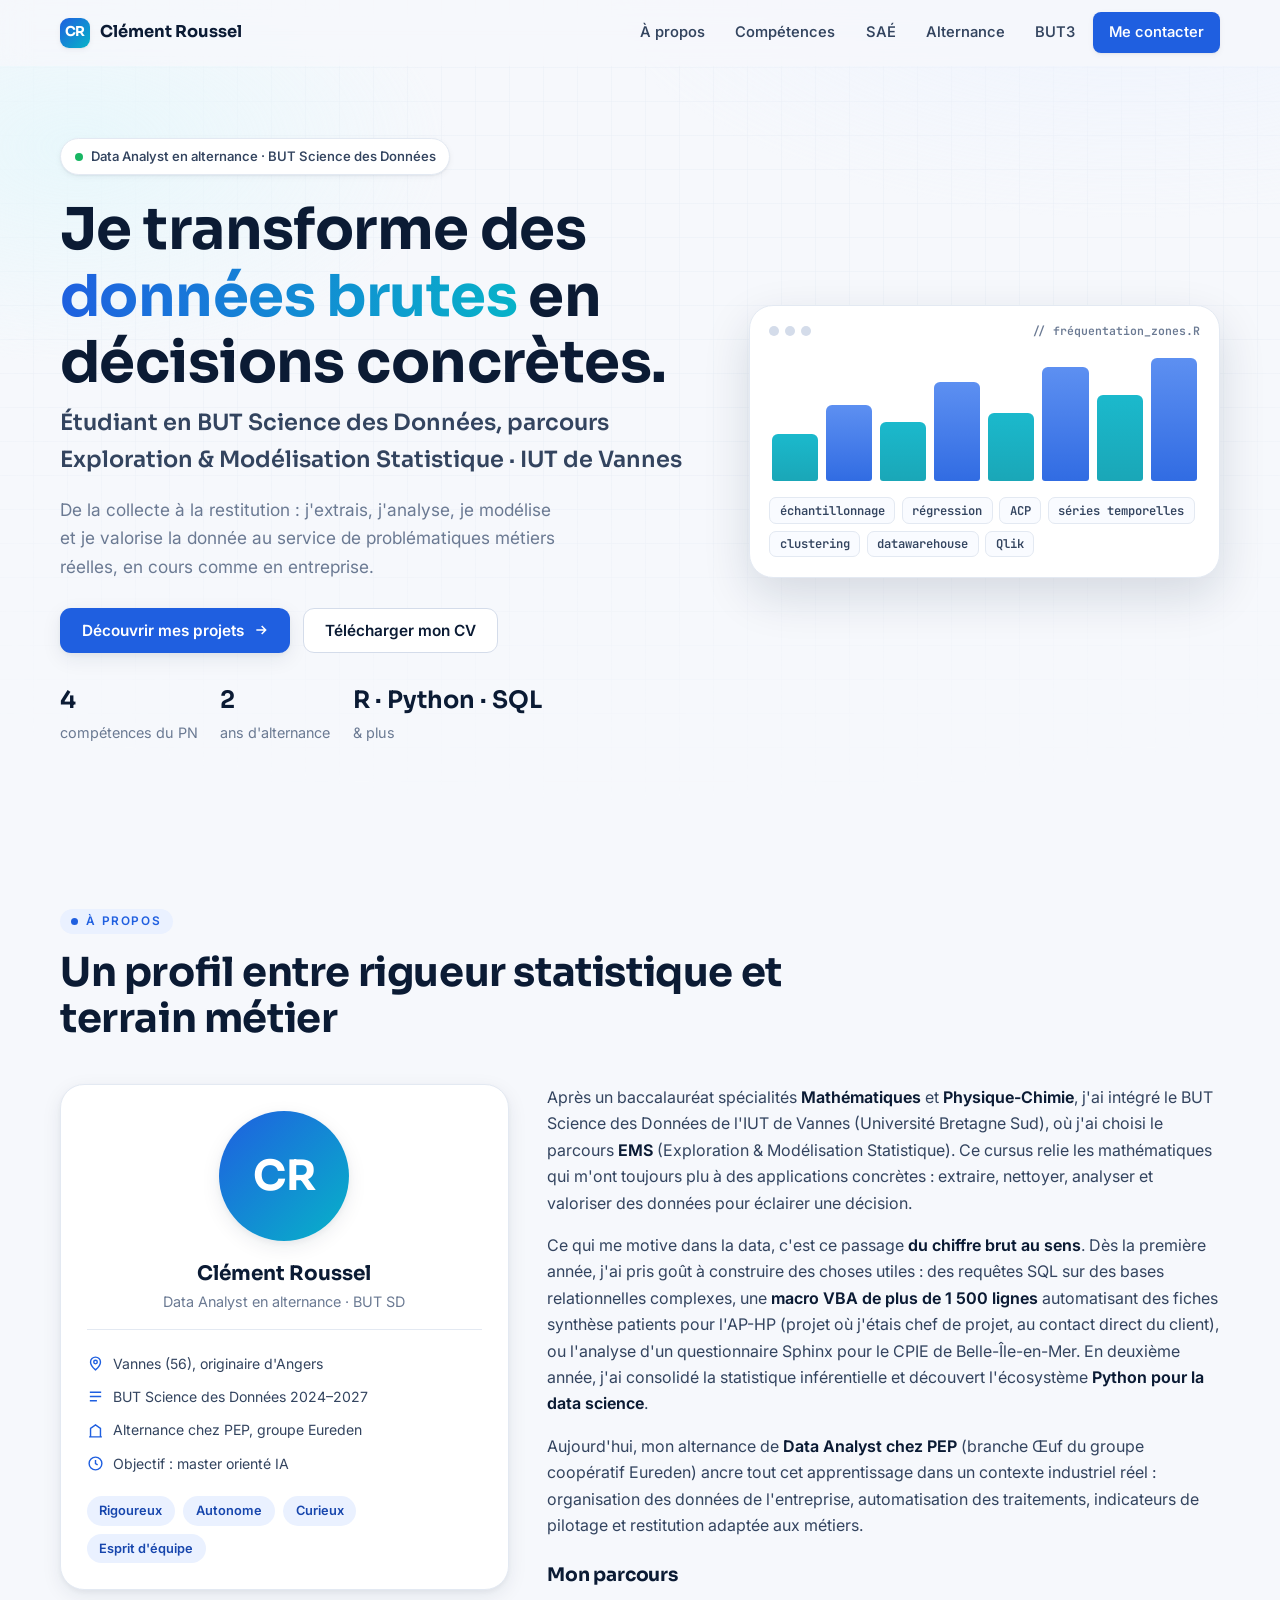
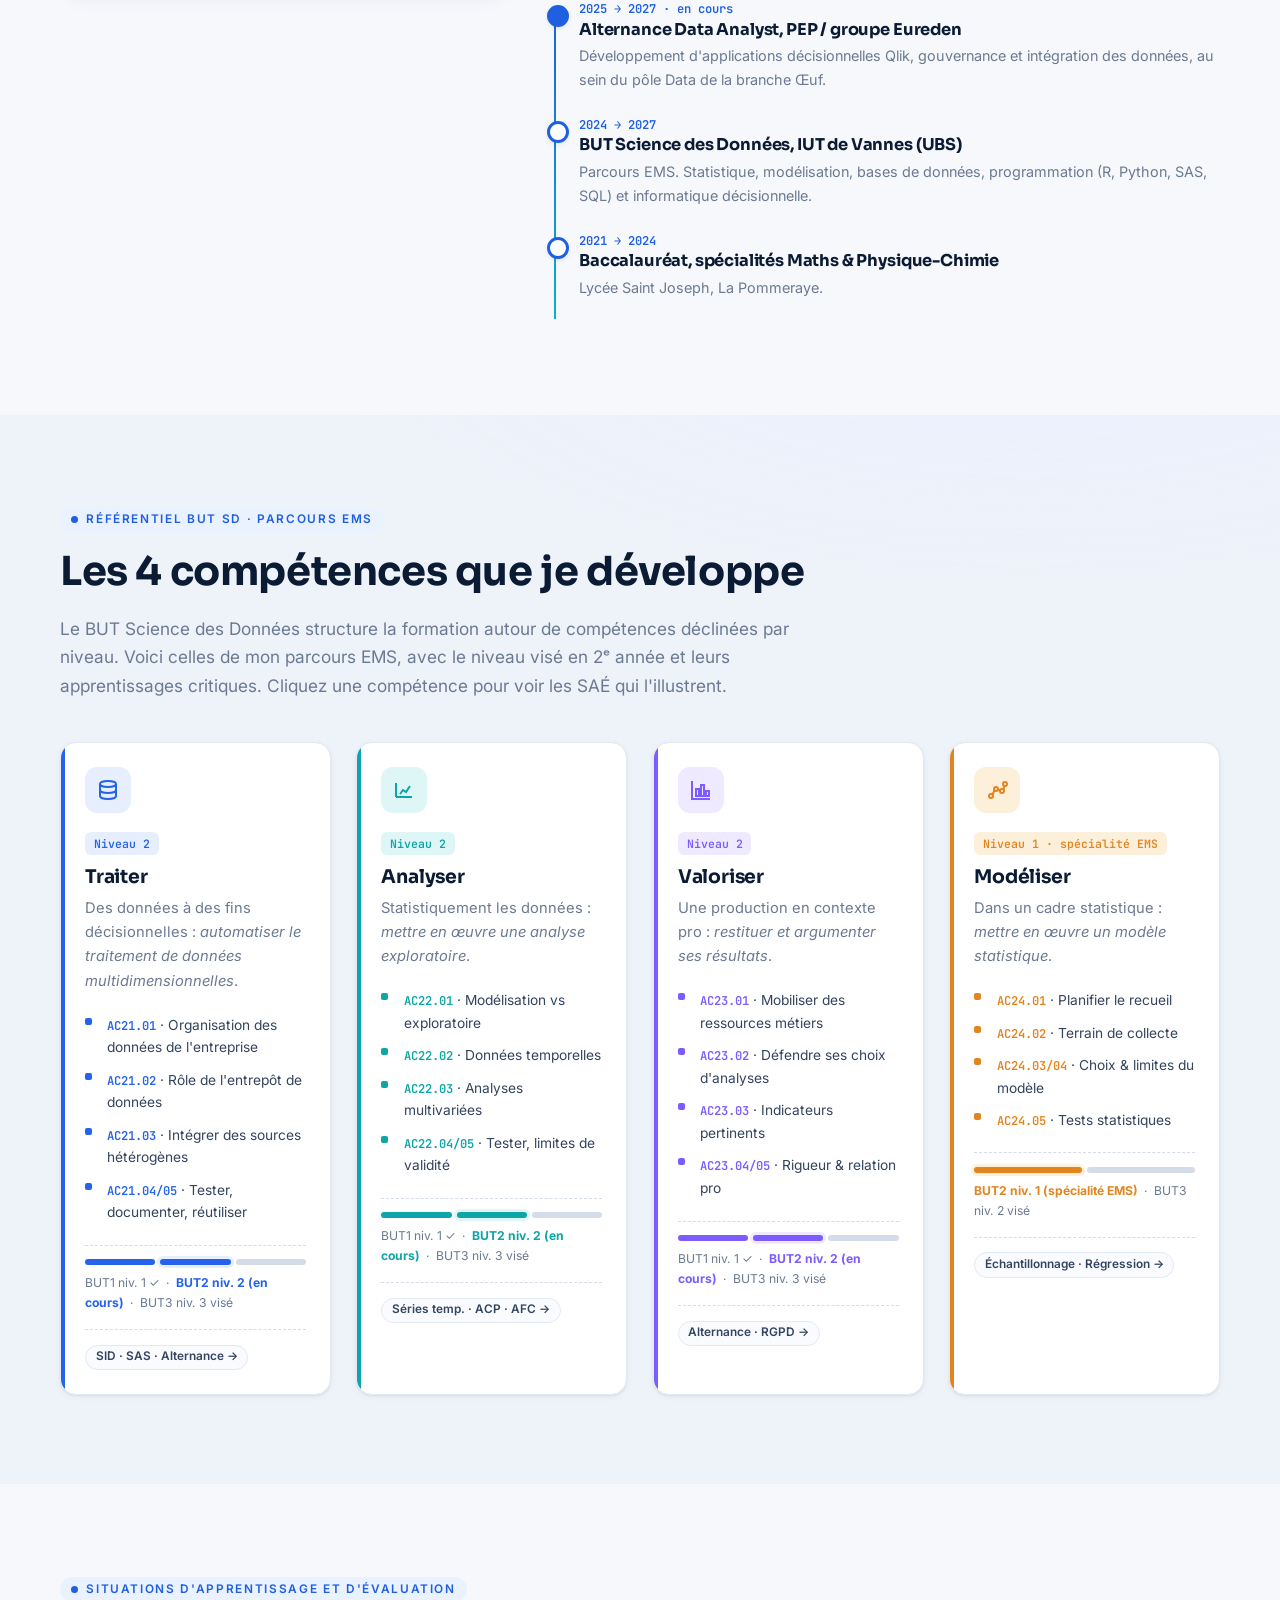
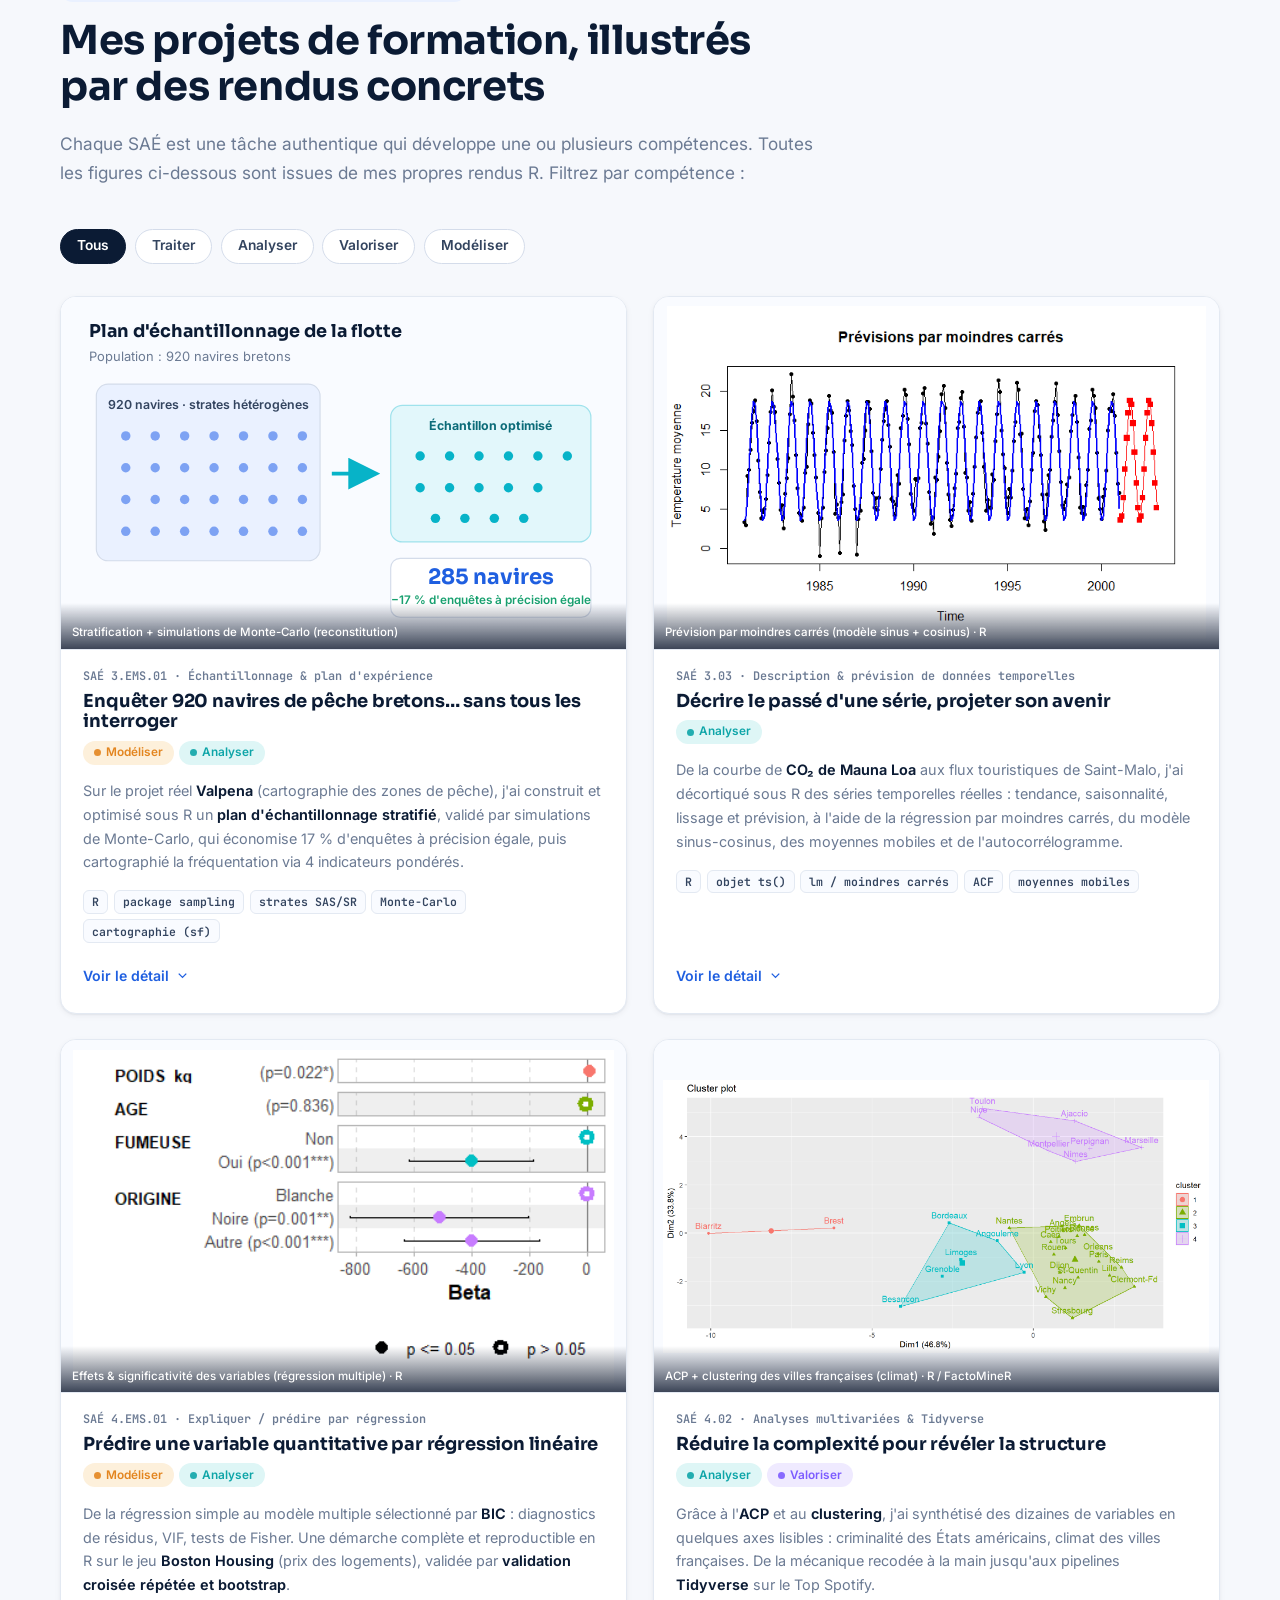
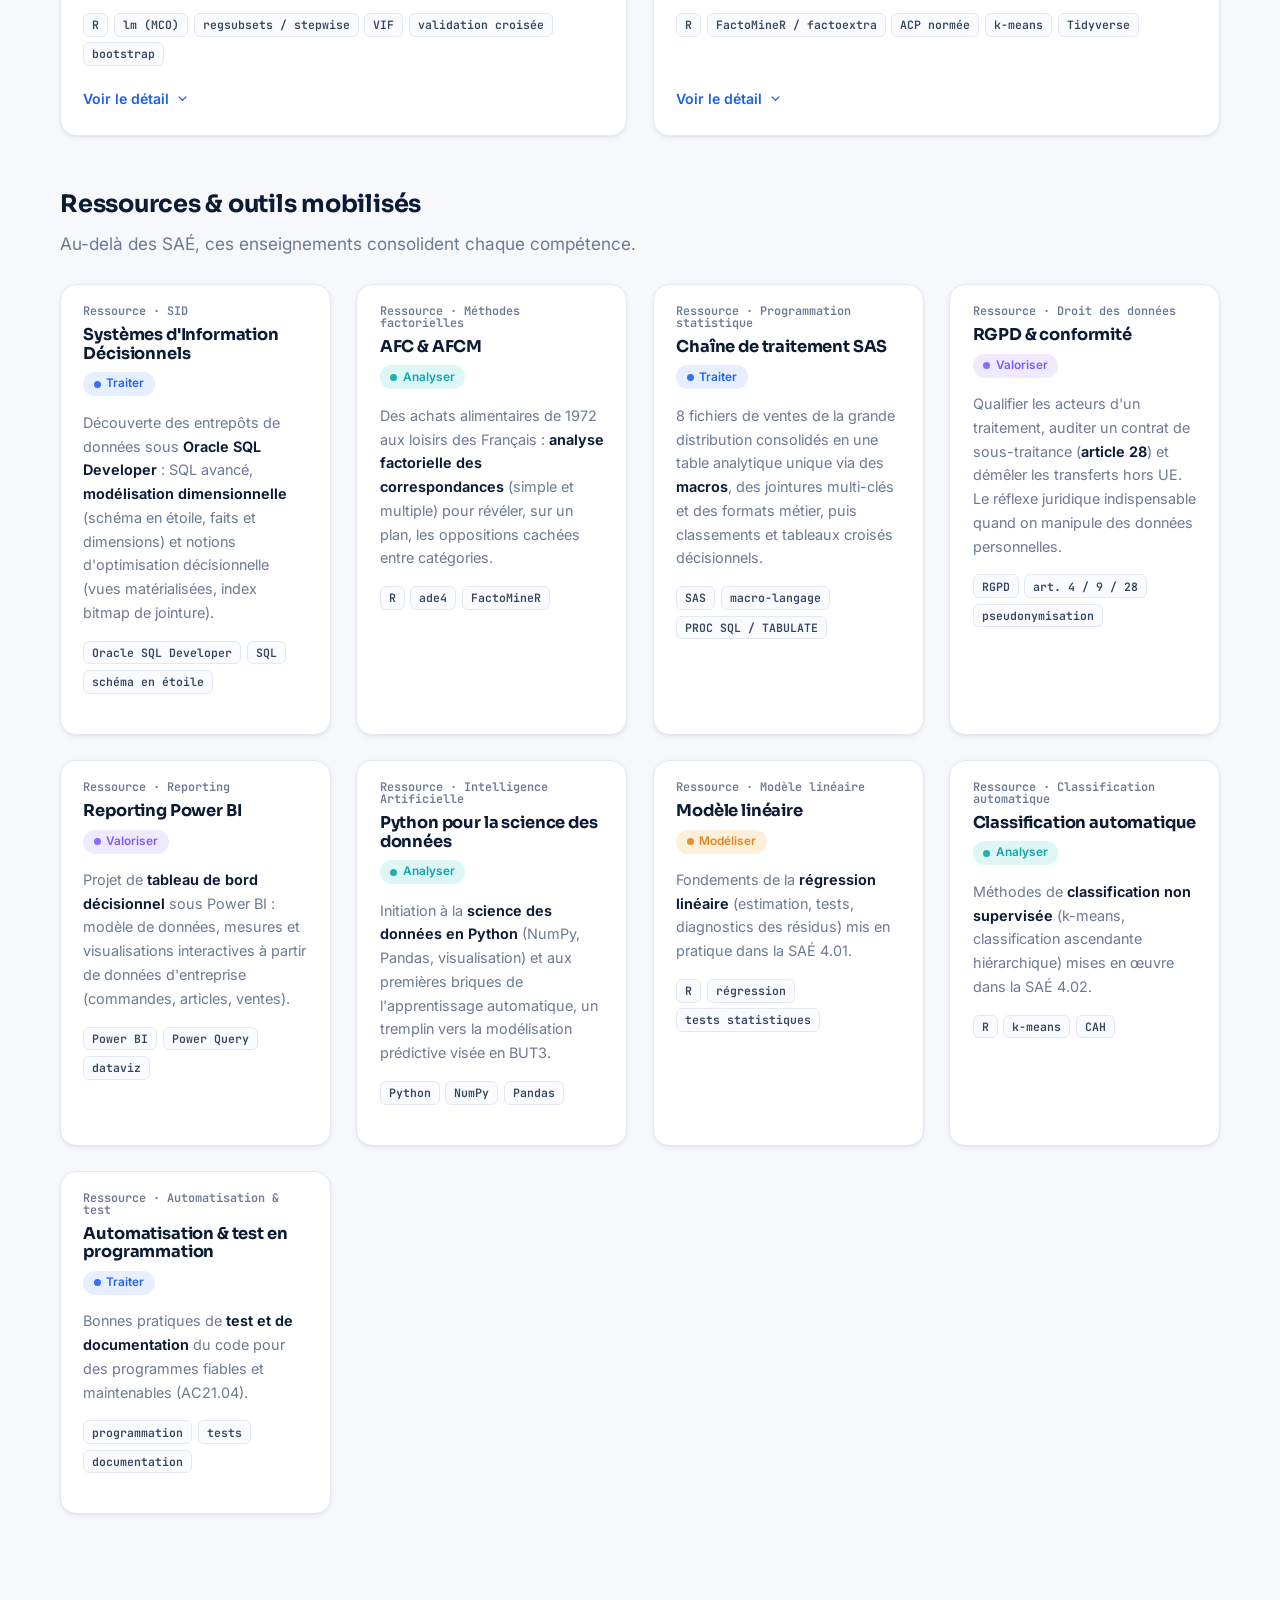
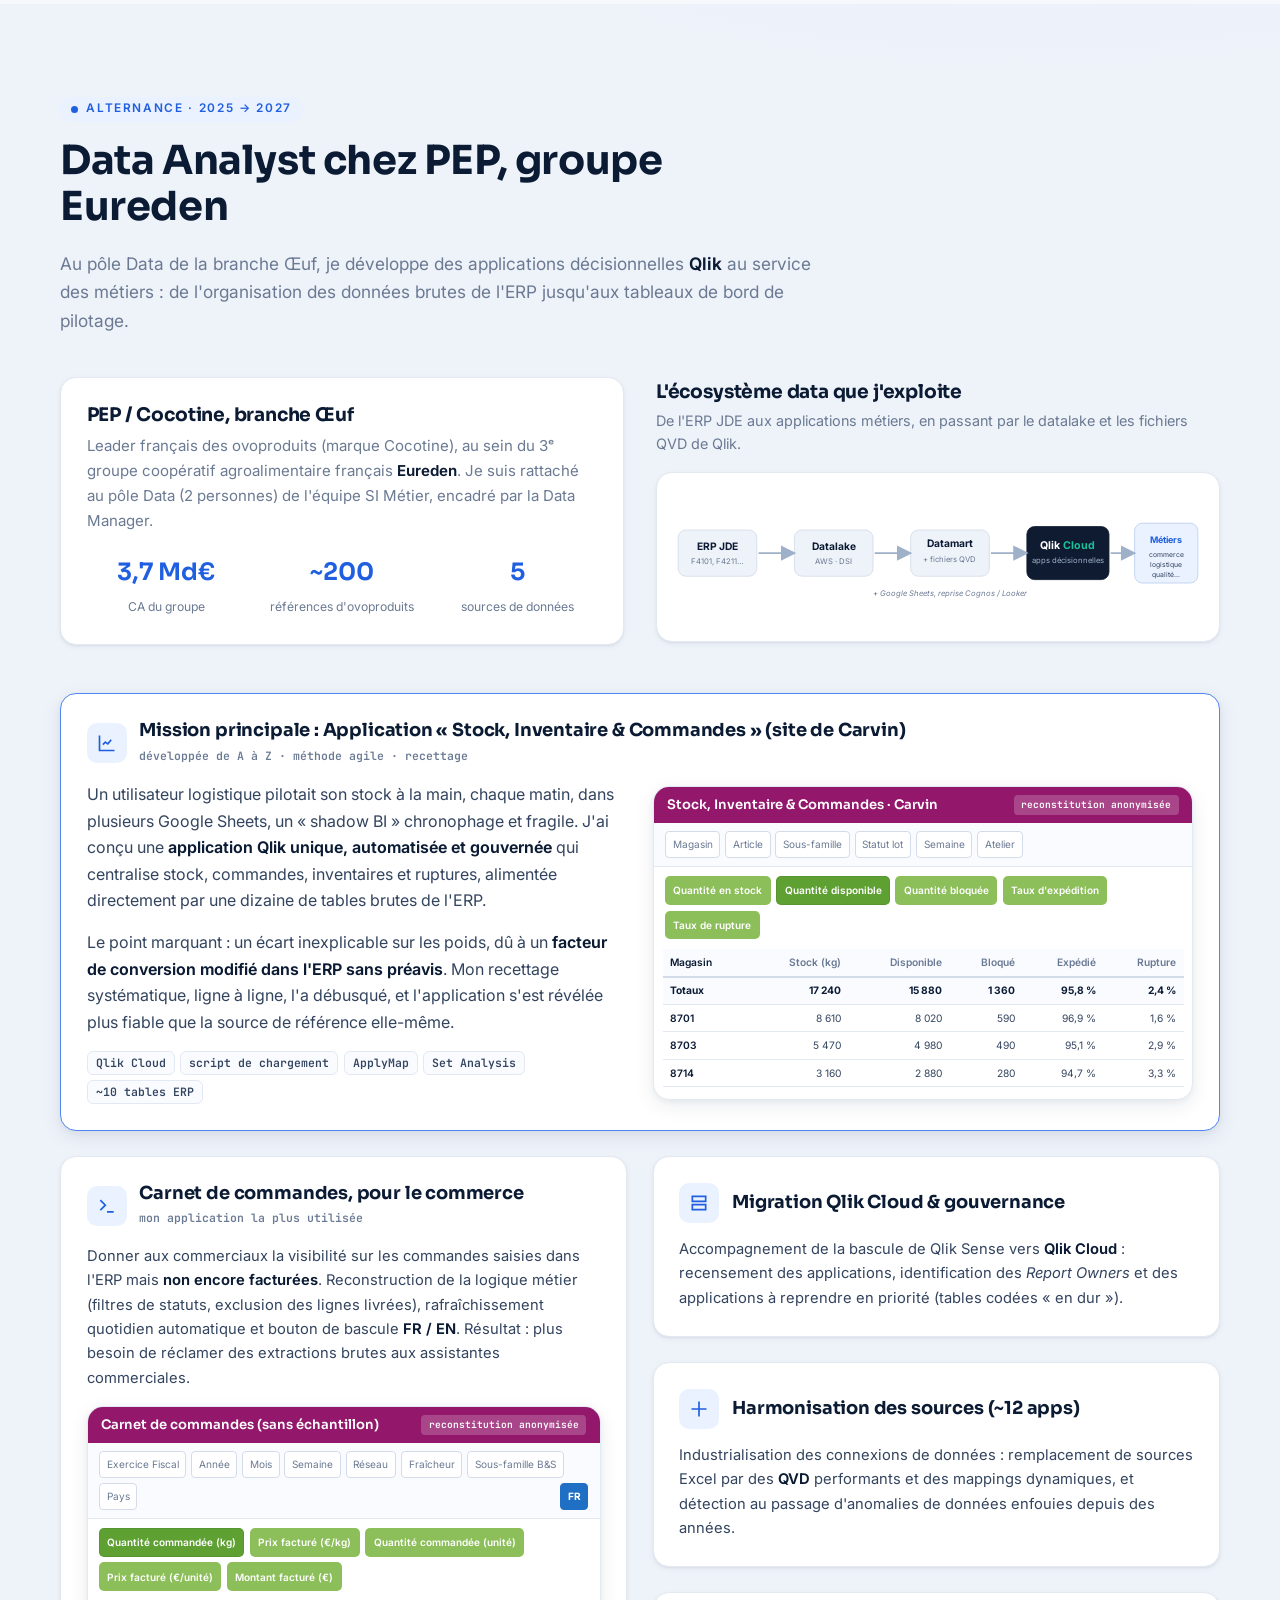
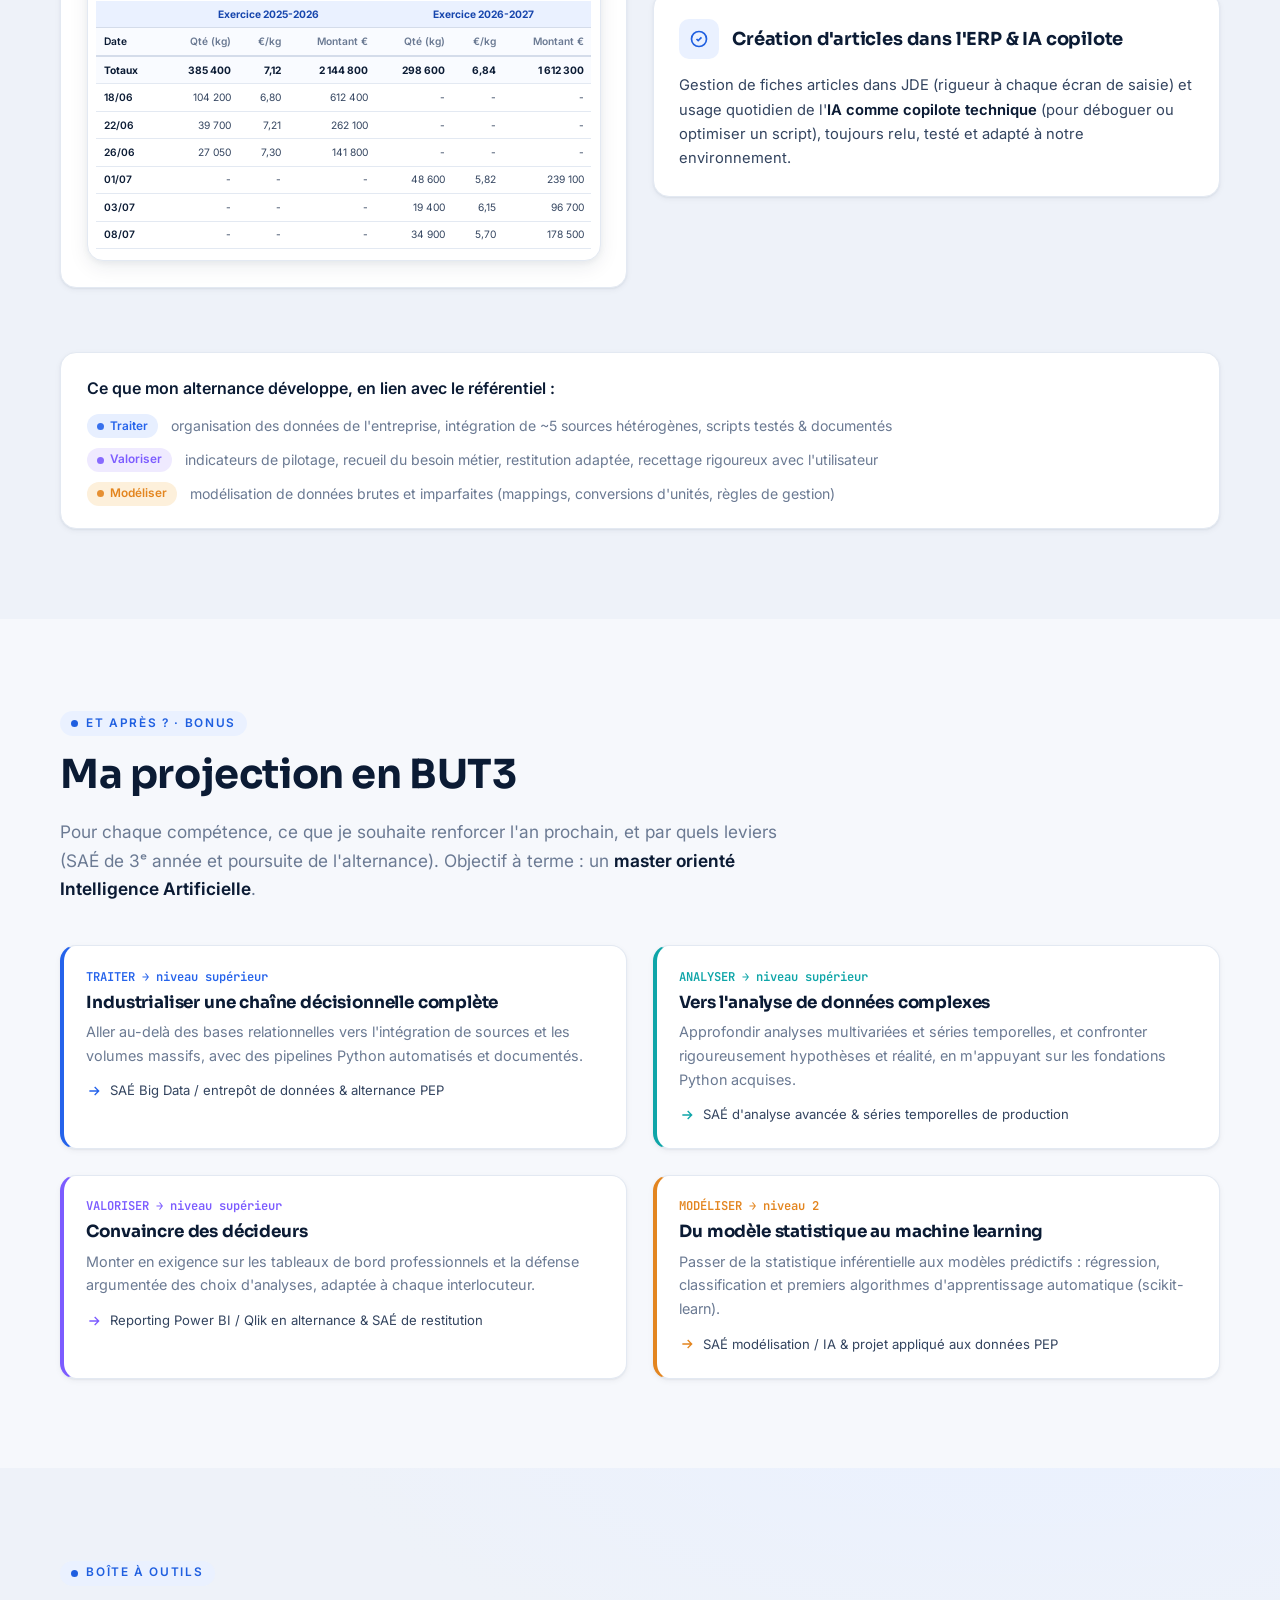
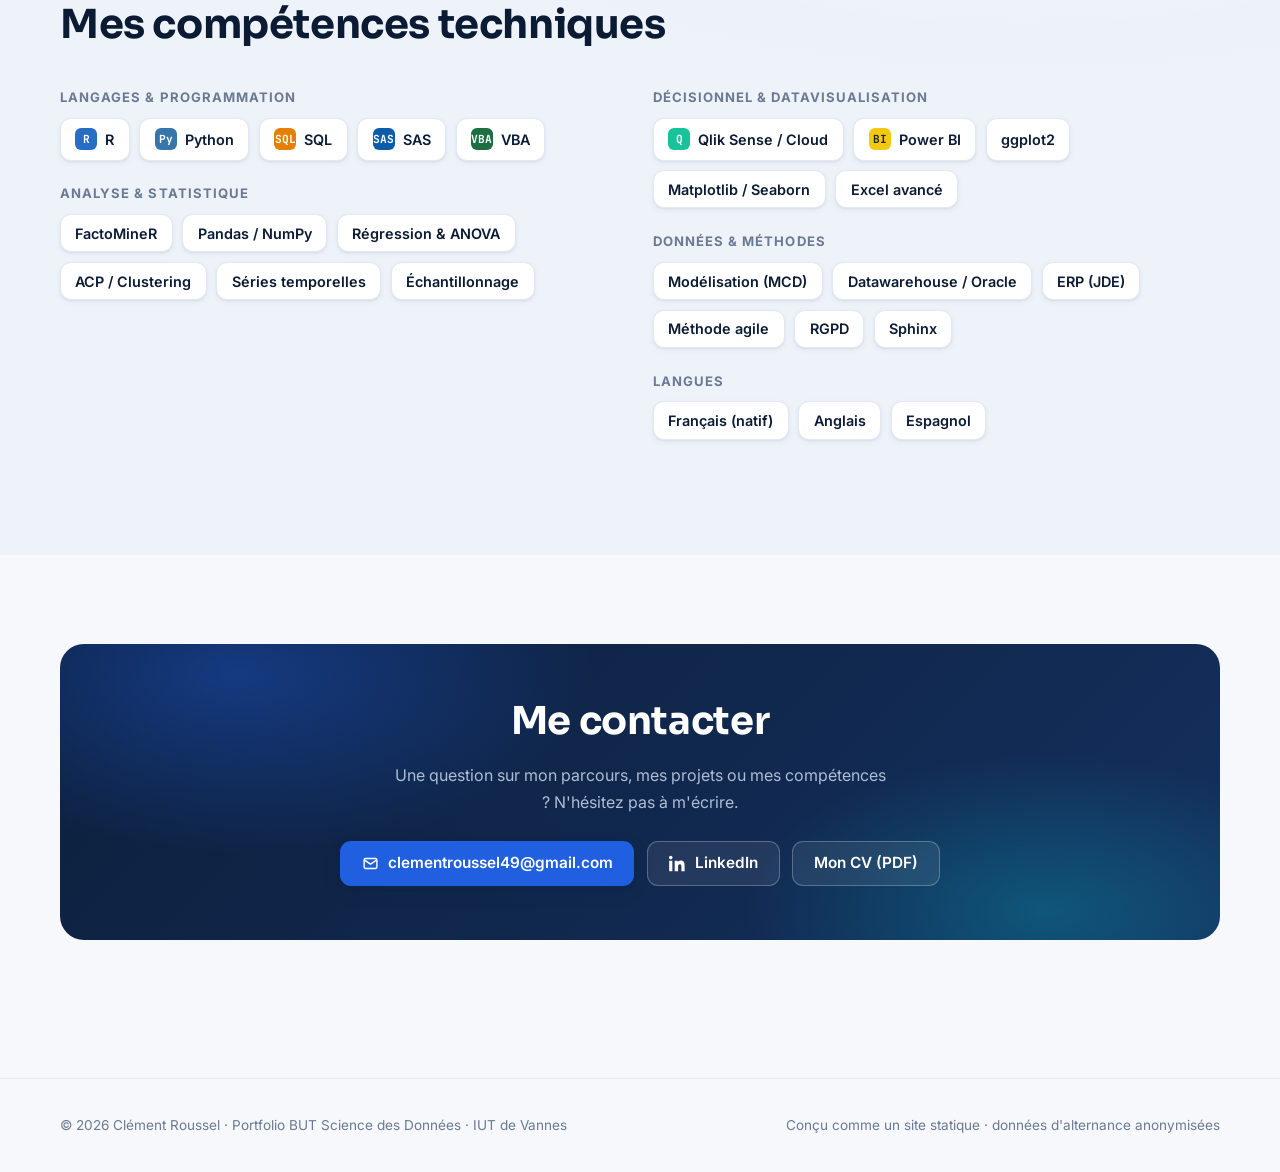
==== index.html @ bfc821ef "Portfolio BUT2 Science des Données — Clément Roussel Site statique : compétences EMS, SAÉ illustrées" ====
<!DOCTYPE html>
<html lang="fr">
<head>
<meta charset="UTF-8">
<meta name="viewport" content="width=device-width, initial-scale=1.0">
<title>Clément Roussel · Portfolio · Data Analyst & Science des Données</title>
<meta name="description" content="Portfolio de Clément Roussel, étudiant en BUT Science des Données (parcours EMS) à l'IUT de Vannes et Data Analyst en alternance. Compétences, projets (SAÉ) et alternance.">
<link rel="preconnect" href="https://fonts.googleapis.com">
<link rel="preconnect" href="https://fonts.gstatic.com" crossorigin>
<link href="https://fonts.googleapis.com/css2?family=Inter:wght@400;500;550;600;650;700&family=Sora:wght@500;600;700&family=JetBrains+Mono:wght@500;600&display=swap" rel="stylesheet">
<link rel="stylesheet" href="assets/css/style.css">
</head>
<body>

<!-- ===================== NAV ===================== -->
<header class="nav">
  <div class="wrap">
    <a class="brand" href="#top">
      <span class="dot">CR</span>
      Clément Roussel
    </a>
    <nav class="nav-links" id="navlinks">
      <a href="#apropos">À propos</a>
      <a href="#competences">Compétences</a>
      <a href="#saes">SAÉ</a>
      <a href="#alternance">Alternance</a>
      <a href="#projection">BUT3</a>
      <a class="nav-cta" href="#contact">Me contacter</a>
    </nav>
    <button class="nav-toggle" aria-label="Menu"><span></span><span></span><span></span></button>
  </div>
</header>

<!-- ===================== HERO ===================== -->
<section class="hero" id="top">
  <div class="wrap">
    <div class="hero-text">
      <span class="hero-badge"><span class="pulse"></span> Data Analyst en alternance · BUT Science des Données</span>
      <h1>Je transforme des <span class="grad">données brutes</span> en décisions concrètes.</h1>
      <p class="role">Étudiant en BUT Science des Données, parcours Exploration &amp; Modélisation Statistique · IUT de Vannes</p>
      <p class="pitch">De la collecte à la restitution : j'extrais, j'analyse, je modélise et je valorise la donnée au service de problématiques métiers réelles, en cours comme en entreprise.</p>
      <div class="hero-actions">
        <a class="btn btn-primary" href="#saes">Découvrir mes projets
          <svg width="16" height="16" viewBox="0 0 24 24" fill="none" stroke="currentColor" stroke-width="2.2"><path d="M5 12h14M13 6l6 6-6 6"/></svg>
        </a>
        <a class="btn btn-ghost" href="assets/docs/CV_Clement_Roussel.pdf" target="_blank" rel="noopener">Télécharger mon CV</a>
      </div>
      <div class="hero-meta">
        <div><strong>4</strong> compétences du PN</div>
        <div><strong>2</strong> ans d'alternance</div>
        <div><strong>R · Python · SQL</strong> &amp; plus</div>
      </div>
    </div>

    <div class="hero-card reveal">
      <div class="card-top">
        <span class="dots"><i></i><i></i><i></i></span>
        <span class="card-tag">// fréquentation_zones.R</span>
      </div>
      <div class="minichart">
        <div class="bar" data-h="38"></div>
        <div class="bar" data-h="62"></div>
        <div class="bar" data-h="48"></div>
        <div class="bar" data-h="80"></div>
        <div class="bar" data-h="55"></div>
        <div class="bar" data-h="92"></div>
        <div class="bar" data-h="70"></div>
        <div class="bar" data-h="100"></div>
      </div>
      <div class="hero-skills">
        <span>échantillonnage</span><span>régression</span><span>ACP</span>
        <span>séries temporelles</span><span>clustering</span><span>datawarehouse</span><span>Qlik</span>
      </div>
    </div>
  </div>
</section>

<!-- ===================== À PROPOS ===================== -->
<section class="section" id="apropos">
  <div class="wrap">
    <div class="section-head reveal">
      <span class="eyebrow">À propos</span>
      <h2>Un profil entre rigueur statistique et terrain métier</h2>
    </div>
    <div class="about">
      <aside class="about-card reveal">
        <div class="avatar">CR</div>
        <div class="who">Clément Roussel</div>
        <div class="who-sub">Data Analyst en alternance · BUT SD</div>
        <ul class="facts">
          <li><svg viewBox="0 0 24 24" fill="none" stroke="currentColor" stroke-width="2"><path d="M12 21s-7-5.5-7-11a7 7 0 0114 0c0 5.5-7 11-7 11z"/><circle cx="12" cy="10" r="2.5"/></svg> Vannes (56), originaire d'Angers</li>
          <li><svg viewBox="0 0 24 24" fill="none" stroke="currentColor" stroke-width="2"><path d="M4 6h16M4 12h16M4 18h10"/></svg> BUT Science des Données 2024–2027</li>
          <li><svg viewBox="0 0 24 24" fill="none" stroke="currentColor" stroke-width="2"><path d="M3 21h18M5 21V9l7-5 7 5v12"/></svg> Alternance chez PEP, groupe Eureden</li>
          <li><svg viewBox="0 0 24 24" fill="none" stroke="currentColor" stroke-width="2"><circle cx="12" cy="12" r="9"/><path d="M12 7v5l3 2"/></svg> Objectif : master orienté IA</li>
        </ul>
        <div class="softskills">
          <span>Rigoureux</span><span>Autonome</span><span>Curieux</span><span>Esprit d'équipe</span>
        </div>
      </aside>

      <div class="about-body reveal d1">
        <p>Après un baccalauréat spécialités <strong>Mathématiques</strong> et <strong>Physique-Chimie</strong>, j'ai intégré le BUT Science des Données de l'IUT de Vannes (Université Bretagne Sud), où j'ai choisi le parcours <strong>EMS</strong> (Exploration &amp; Modélisation Statistique). Ce cursus relie les mathématiques qui m'ont toujours plu à des applications concrètes : extraire, nettoyer, analyser et valoriser des données pour éclairer une décision.</p>
        <p>Ce qui me motive dans la data, c'est ce passage <strong>du chiffre brut au sens</strong>. Dès la première année, j'ai pris goût à construire des choses utiles : des requêtes SQL sur des bases relationnelles complexes, une <strong>macro VBA de plus de 1 500 lignes</strong> automatisant des fiches synthèse patients pour l'AP-HP (projet où j'étais chef de projet, au contact direct du client), ou l'analyse d'un questionnaire Sphinx pour le CPIE de Belle-Île-en-Mer. En deuxième année, j'ai consolidé la statistique inférentielle et découvert l'écosystème <strong>Python pour la data science</strong>.</p>
        <p>Aujourd'hui, mon alternance de <strong>Data Analyst chez PEP</strong> (branche Œuf du groupe coopératif Eureden) ancre tout cet apprentissage dans un contexte industriel réel : organisation des données de l'entreprise, automatisation des traitements, indicateurs de pilotage et restitution adaptée aux métiers.</p>

        <h3 style="margin-top:1.6rem">Mon parcours</h3>
        <div class="timeline" style="margin-top:1rem">
          <div class="tl-item now">
            <div class="tl-date">2025 → 2027 · en cours</div>
            <h4>Alternance Data Analyst, PEP / groupe Eureden</h4>
            <p>Développement d'applications décisionnelles Qlik, gouvernance et intégration des données, au sein du pôle Data de la branche Œuf.</p>
          </div>
          <div class="tl-item">
            <div class="tl-date">2024 → 2027</div>
            <h4>BUT Science des Données, IUT de Vannes (UBS)</h4>
            <p>Parcours EMS. Statistique, modélisation, bases de données, programmation (R, Python, SAS, SQL) et informatique décisionnelle.</p>
          </div>
          <div class="tl-item">
            <div class="tl-date">2021 → 2024</div>
            <h4>Baccalauréat, spécialités Maths &amp; Physique-Chimie</h4>
            <p>Lycée Saint Joseph, La Pommeraye.</p>
          </div>
        </div>
      </div>
    </div>
  </div>
</section>

<!-- ===================== COMPÉTENCES ===================== -->
<section class="section section--alt" id="competences">
  <div class="wrap">
    <div class="section-head reveal">
      <span class="eyebrow">Référentiel BUT SD · Parcours EMS</span>
      <h2>Les 4 compétences que je développe</h2>
      <p class="lead">Le BUT Science des Données structure la formation autour de compétences déclinées par niveau. Voici celles de mon parcours EMS, avec le niveau visé en 2ᵉ année et leurs apprentissages critiques. Cliquez une compétence pour voir les SAÉ qui l'illustrent.</p>
    </div>

    <div class="grid grid-4">
      <!-- Traiter -->
      <article class="comp-card reveal" style="--cc:var(--c-traiter);--ccw:var(--c-traiter-w)">
        <div class="ico"><svg viewBox="0 0 24 24" fill="none" stroke="currentColor" stroke-width="2"><ellipse cx="12" cy="6" rx="8" ry="3"/><path d="M4 6v6c0 1.7 3.6 3 8 3s8-1.3 8-3V6M4 12v6c0 1.7 3.6 3 8 3s8-1.3 8-3v-6"/></svg></div>
        <span class="lvl">Niveau 2</span>
        <h3>Traiter</h3>
        <p class="sub">Des données à des fins décisionnelles : <em>automatiser le traitement de données multidimensionnelles</em>.</p>
        <ul class="ac-list">
          <li><span class="ac-code">AC21.01</span> · Organisation des données de l'entreprise</li>
          <li><span class="ac-code">AC21.02</span> · Rôle de l'entrepôt de données</li>
          <li><span class="ac-code">AC21.03</span> · Intégrer des sources hétérogènes</li>
          <li><span class="ac-code">AC21.04/05</span> · Tester, documenter, réutiliser</li>
        </ul>
        <div class="comp-prog">
          <div class="pbar"><i class="on"></i><i class="now"></i><i></i></div>
          <p class="ptxt">BUT1 niv. 1 ✓ &nbsp;·&nbsp; <b>BUT2 niv. 2 (en cours)</b> &nbsp;·&nbsp; BUT3 niv. 3 visé</p>
        </div>
        <div class="links">
          <span class="chip-mini" data-jump="traiter">SID · SAS · Alternance →</span>
        </div>
      </article>

      <!-- Analyser -->
      <article class="comp-card reveal d1" style="--cc:var(--c-analyser);--ccw:var(--c-analyser-w)">
        <div class="ico"><svg viewBox="0 0 24 24" fill="none" stroke="currentColor" stroke-width="2"><path d="M4 19V5M4 19h16M8 16l3-4 3 2 4-6"/></svg></div>
        <span class="lvl">Niveau 2</span>
        <h3>Analyser</h3>
        <p class="sub">Statistiquement les données : <em>mettre en œuvre une analyse exploratoire</em>.</p>
        <ul class="ac-list">
          <li><span class="ac-code">AC22.01</span> · Modélisation vs exploratoire</li>
          <li><span class="ac-code">AC22.02</span> · Données temporelles</li>
          <li><span class="ac-code">AC22.03</span> · Analyses multivariées</li>
          <li><span class="ac-code">AC22.04/05</span> · Tester, limites de validité</li>
        </ul>
        <div class="comp-prog">
          <div class="pbar"><i class="on"></i><i class="now"></i><i></i></div>
          <p class="ptxt">BUT1 niv. 1 ✓ &nbsp;·&nbsp; <b>BUT2 niv. 2 (en cours)</b> &nbsp;·&nbsp; BUT3 niv. 3 visé</p>
        </div>
        <div class="links">
          <span class="chip-mini" data-jump="analyser">Séries temp. · ACP · AFC →</span>
        </div>
      </article>

      <!-- Valoriser -->
      <article class="comp-card reveal d2" style="--cc:var(--c-valoriser);--ccw:var(--c-valoriser-w)">
        <div class="ico"><svg viewBox="0 0 24 24" fill="none" stroke="currentColor" stroke-width="2"><path d="M3 3v18h18"/><rect x="7" y="11" width="3" height="7"/><rect x="12" y="7" width="3" height="11"/><rect x="17" y="13" width="3" height="5"/></svg></div>
        <span class="lvl">Niveau 2</span>
        <h3>Valoriser</h3>
        <p class="sub">Une production en contexte pro : <em>restituer et argumenter ses résultats</em>.</p>
        <ul class="ac-list">
          <li><span class="ac-code">AC23.01</span> · Mobiliser des ressources métiers</li>
          <li><span class="ac-code">AC23.02</span> · Défendre ses choix d'analyses</li>
          <li><span class="ac-code">AC23.03</span> · Indicateurs pertinents</li>
          <li><span class="ac-code">AC23.04/05</span> · Rigueur &amp; relation pro</li>
        </ul>
        <div class="comp-prog">
          <div class="pbar"><i class="on"></i><i class="now"></i><i></i></div>
          <p class="ptxt">BUT1 niv. 1 ✓ &nbsp;·&nbsp; <b>BUT2 niv. 2 (en cours)</b> &nbsp;·&nbsp; BUT3 niv. 3 visé</p>
        </div>
        <div class="links">
          <span class="chip-mini" data-jump="valoriser">Alternance · RGPD →</span>
        </div>
      </article>

      <!-- Modéliser -->
      <article class="comp-card reveal d3" style="--cc:var(--c-modeliser);--ccw:var(--c-modeliser-w)">
        <div class="ico"><svg viewBox="0 0 24 24" fill="none" stroke="currentColor" stroke-width="2"><circle cx="6" cy="18" r="2"/><circle cx="11" cy="11" r="2"/><circle cx="17" cy="13" r="2"/><circle cx="20" cy="6" r="2"/><path d="M7.5 16.5l2-4M12.7 11.6l2.6 .9M18.4 11.4l1.2-3.4"/></svg></div>
        <span class="lvl">Niveau 1 · spécialité EMS</span>
        <h3>Modéliser</h3>
        <p class="sub">Dans un cadre statistique : <em>mettre en œuvre un modèle statistique</em>.</p>
        <ul class="ac-list">
          <li><span class="ac-code">AC24.01</span> · Planifier le recueil</li>
          <li><span class="ac-code">AC24.02</span> · Terrain de collecte</li>
          <li><span class="ac-code">AC24.03/04</span> · Choix &amp; limites du modèle</li>
          <li><span class="ac-code">AC24.05</span> · Tests statistiques</li>
        </ul>
        <div class="comp-prog">
          <div class="pbar"><i class="now"></i><i></i></div>
          <p class="ptxt"><b>BUT2 niv. 1 (spécialité EMS)</b> &nbsp;·&nbsp; BUT3 niv. 2 visé</p>
        </div>
        <div class="links">
          <span class="chip-mini" data-jump="modeliser">Échantillonnage · Régression →</span>
        </div>
      </article>
    </div>
  </div>
</section>

<!-- ===================== SAÉ ===================== -->
<section class="section" id="saes">
  <div class="wrap">
    <div class="section-head reveal">
      <span class="eyebrow">Situations d'Apprentissage et d'Évaluation</span>
      <h2>Mes projets de formation, illustrés par des rendus concrets</h2>
      <p class="lead">Chaque SAÉ est une tâche authentique qui développe une ou plusieurs compétences. Toutes les figures ci-dessous sont issues de mes propres rendus R. Filtrez par compétence :</p>
    </div>

    <div class="filters reveal">
      <button class="filter-btn active" data-filter="all">Tous</button>
      <button class="filter-btn" data-filter="traiter">Traiter</button>
      <button class="filter-btn" data-filter="analyser">Analyser</button>
      <button class="filter-btn" data-filter="valoriser">Valoriser</button>
      <button class="filter-btn" data-filter="modeliser">Modéliser</button>
    </div>

    <div class="grid grid-2">

      <!-- SAÉ 3.EMS.01 -->
      <article class="sae-card reveal" data-comp="modeliser analyser">
        <div class="sae-fig" style="cursor:default">
          <svg viewBox="0 0 480 300" xmlns="http://www.w3.org/2000/svg" role="img" aria-label="Schéma d'échantillonnage stratifié">
            <rect width="480" height="300" fill="#f9fbff"/>
            <text x="24" y="34" font-family="Sora,sans-serif" font-size="15" font-weight="700" fill="#0b1b34">Plan d'échantillonnage de la flotte</text>
            <text x="24" y="54" font-family="Inter,sans-serif" font-size="11" fill="#6b7a93">Population : 920 navires bretons</text>
            <!-- population grid -->
            <g>
              <!-- generate dots via rows -->
              <g fill="#bcd0ef">
                <!-- 10x6 dots -->
                <g id="pop"></g>
              </g>
            </g>
            <!-- drawn dots -->
            <g>
              <!-- strata colored sample subset -->
            </g>
            <!-- arrow -->
            <g>
              <rect x="30" y="74" width="190" height="150" rx="10" fill="#eaf1ff" stroke="#d4dcea"/>
              <text x="125" y="95" text-anchor="middle" font-family="Inter" font-size="10.5" fill="#33445f" font-weight="600">920 navires · strates hétérogènes</text>
              <!-- dots -->
              <g fill="#2563eb" opacity="0.55">
                <circle cx="55" cy="118" r="4"/><circle cx="80" cy="118" r="4"/><circle cx="105" cy="118" r="4"/><circle cx="130" cy="118" r="4"/><circle cx="155" cy="118" r="4"/><circle cx="180" cy="118" r="4"/><circle cx="205" cy="118" r="4"/>
                <circle cx="55" cy="145" r="4"/><circle cx="80" cy="145" r="4"/><circle cx="105" cy="145" r="4"/><circle cx="130" cy="145" r="4"/><circle cx="155" cy="145" r="4"/><circle cx="180" cy="145" r="4"/><circle cx="205" cy="145" r="4"/>
                <circle cx="55" cy="172" r="4"/><circle cx="80" cy="172" r="4"/><circle cx="105" cy="172" r="4"/><circle cx="130" cy="172" r="4"/><circle cx="155" cy="172" r="4"/><circle cx="180" cy="172" r="4"/><circle cx="205" cy="172" r="4"/>
                <circle cx="55" cy="199" r="4"/><circle cx="80" cy="199" r="4"/><circle cx="105" cy="199" r="4"/><circle cx="130" cy="199" r="4"/><circle cx="155" cy="199" r="4"/><circle cx="180" cy="199" r="4"/><circle cx="205" cy="199" r="4"/>
              </g>
            </g>
            <path d="M230 150 h32" stroke="#07b3c8" stroke-width="3" fill="none" marker-end="url(#ar)"/>
            <defs><marker id="ar" markerWidth="9" markerHeight="9" refX="6" refY="4.5" orient="auto"><path d="M0 0L9 4.5L0 9z" fill="#07b3c8"/></marker></defs>
            <g>
              <rect x="280" y="92" width="170" height="116" rx="10" fill="#e2f7fb" stroke="#9fe2ec"/>
              <text x="365" y="113" text-anchor="middle" font-family="Inter" font-size="10.5" fill="#0b6b78" font-weight="700">Échantillon optimisé</text>
              <g fill="#07b3c8">
                <circle cx="305" cy="135" r="4"/><circle cx="330" cy="135" r="4"/><circle cx="355" cy="135" r="4"/><circle cx="380" cy="135" r="4"/><circle cx="405" cy="135" r="4"/><circle cx="430" cy="135" r="4"/>
                <circle cx="305" cy="162" r="4"/><circle cx="330" cy="162" r="4"/><circle cx="355" cy="162" r="4"/><circle cx="380" cy="162" r="4"/><circle cx="405" cy="162" r="4"/>
                <circle cx="318" cy="188" r="4"/><circle cx="343" cy="188" r="4"/><circle cx="368" cy="188" r="4"/><circle cx="393" cy="188" r="4"/>
              </g>
            </g>
            <rect x="280" y="222" width="170" height="50" rx="8" fill="#ffffff" stroke="#d4dcea"/>
            <text x="365" y="244" text-anchor="middle" font-family="Sora" font-size="18" font-weight="700" fill="#1f5fe0">285 navires</text>
            <text x="365" y="261" text-anchor="middle" font-family="Inter" font-size="10" fill="#18a06f" font-weight="600">−17 % d'enquêtes à précision égale</text>
          </svg>
          <div class="fig-cap">Stratification + simulations de Monte-Carlo (reconstitution)</div>
        </div>
        <div class="sae-body">
          <div class="sae-id">SAÉ 3.EMS.01 · Échantillonnage &amp; plan d'expérience</div>
          <h3>Enquêter 920 navires de pêche bretons… sans tous les interroger</h3>
          <div class="sae-tags">
            <span class="tag t-modeliser">Modéliser</span>
            <span class="tag t-analyser">Analyser</span>
          </div>
          <p class="sae-desc">Sur le projet réel <strong>Valpena</strong> (cartographie des zones de pêche), j'ai construit et optimisé sous R un <strong>plan d'échantillonnage stratifié</strong>, validé par simulations de Monte-Carlo, qui économise 17 % d'enquêtes à précision égale, puis cartographié la fréquentation via 4 indicateurs pondérés.</p>
          <div class="sae-tools">
            <span>R</span><span>package sampling</span><span>strates SAS/SR</span><span>Monte-Carlo</span><span>cartographie (sf)</span>
          </div>
          <div class="sae-more">
            <div class="sae-detail">
              <div>
                <h4>Objectifs &amp; livrables</h4>
                <ul class="mini-list">
                  <li>Dimensionner et optimiser un plan d'échantillonnage stratifié sur une flotte de 920 navires</li>
                  <li>Estimer la fréquentation des zones de pêche (4 indicateurs pondérés) et valider par simulations de Monte-Carlo</li>
                  <li><b>Livrables :</b> rapport Valpena, scripts R, cartes choroplèthes, analyse critique d'articles (INSEE, Statistics Canada)</li>
                </ul>
                <h4>Ma contribution</h4>
                <p>Comparaison de l'approche théorique (272 navires) à deux stratégies de stratification réelles : une strate systématique pour les groupes &lt; 5 navires + un tirage aléatoire stratifié sans remise. J'ai montré qu'un second regroupement réduit la variance et fait passer l'effort de <strong>343 à 285 enquêtes (−17 %)</strong>. Calcul des poids de sondage corrigés de la non-réponse, estimation des indicateurs ID/II/IDS/IDI par maille, et validation par Monte-Carlo (biais nul, hausse d'EQM négligeable).</p>
                <h4>Apprentissages critiques</h4>
                <div class="ac-row"><b>AC24.01/02</b> : Planifier le recueil et gérer les limites du terrain (non-réponse, navires « intrus », strates vides).</div>
                <div class="ac-row"><b>AC24.04/05</b> : Conditions d'application (tests de Shapiro-Wilk &amp; Levene en ANOVA) et validation par simulation.</div>
                <div class="ac-row"><b>AC22.04</b> : Confronter l'hypothèse théorique à la réalité pour décider du plan retenu.</div>
                <h4>Auto-évaluation</h4>
                <p>Socle <strong>Modéliser N1 maîtrisé</strong> : j'ai couvert toute la chaîne d'un projet de sondage réel. L'optimisation fine de plans et l'automatisation des simulations (passage à plusieurs centaines de répétitions) restent mes axes de progression.</p>
                <h4>Difficultés rencontrées</h4>
                <p>Le passage de la théorie au terrain : le calcul théorique ignore l'hétérogénéité de la flotte, imposant de reconstruire la stratification et de gérer la non-réponse (poids corrigés, strates vides, navires « intrus »). Les données restent déclaratives et sensibles aux non-réponses au-delà d'un certain seuil.</p>
                <h4>À télécharger</h4>
                <div class="dl-row">
                  <a class="dl-chip" href="assets/downloads/SAE3-EMS-01_Rapport_Valpena.docx" download><svg viewBox="0 0 24 24" fill="none" stroke="currentColor" stroke-width="2"><path d="M12 3v12M7 11l5 5 5-5M5 21h14"/></svg>Rapport projet Valpena <small>DOCX</small></a>
                  <a class="dl-chip" href="assets/downloads/SAE3-EMS-01_TP_Echantillonnage.pdf" target="_blank" rel="noopener"><svg viewBox="0 0 24 24" fill="none" stroke="currentColor" stroke-width="2"><path d="M12 3v12M7 11l5 5 5-5M5 21h14"/></svg>TP échantillonnage <small>PDF</small></a>
                </div>
              </div>
            </div>
            <button class="sae-toggle" aria-expanded="false">
              <span>Voir le détail</span>
              <svg viewBox="0 0 24 24" fill="none" stroke="currentColor" stroke-width="2.2"><path d="M6 9l6 6 6-6"/></svg>
            </button>
          </div>
        </div>
      </article>

      <!-- SAÉ 3.03 -->
      <article class="sae-card reveal d1" data-comp="analyser">
        <div class="sae-fig" data-zoom data-caption="SAÉ 3.03 : Prévision par moindres carrés d'une série de température (modèle sinus-cosinus), R">
          <img src="assets/img/figures/temporel_prevision.png" alt="Prévision par moindres carrés d'une série temporelle">
          <div class="fig-cap">Prévision par moindres carrés (modèle sinus + cosinus) · R</div>
        </div>
        <div class="sae-body">
          <div class="sae-id">SAÉ 3.03 · Description &amp; prévision de données temporelles</div>
          <h3>Décrire le passé d'une série, projeter son avenir</h3>
          <div class="sae-tags">
            <span class="tag t-analyser">Analyser</span>
          </div>
          <p class="sae-desc">De la courbe de <strong>CO₂ de Mauna Loa</strong> aux flux touristiques de Saint-Malo, j'ai décortiqué sous R des séries temporelles réelles : tendance, saisonnalité, lissage et prévision, à l'aide de la régression par moindres carrés, du modèle sinus-cosinus, des moyennes mobiles et de l'autocorrélogramme.</p>
          <div class="sae-tools">
            <span>R</span><span>objet ts()</span><span>lm / moindres carrés</span><span>ACF</span><span>moyennes mobiles</span>
          </div>
          <div class="sae-more">
            <div class="sae-detail">
              <div>
                <h4>Objectifs &amp; livrables</h4>
                <ul class="mini-list">
                  <li>Décrire des séries temporelles réelles (tendance, saisonnalité, résidus)</li>
                  <li>Lisser (moyennes mobiles), modéliser (moindres carrés, sinus-cosinus) et prévoir</li>
                  <li><b>Livrables :</b> notebooks R (CO₂ de Mauna Loa, températures France, tourisme de Saint-Malo) et template d'analyse réutilisable</li>
                </ul>
                <h4>Ma contribution</h4>
                <p>Sur le CO₂ Hawaii : objet <code>ts(frequency=12)</code>, ajustement de la tendance par <code>lm</code>, désaisonnalisation et reconstruction du profil saisonnier. Sur les températures France : modèle <code>sin/cos</code> et prévision à 24 mois. Programmation manuelle des moyennes mobiles (ordre 3 et centrée ordre 4) et lecture d'un autocorrélogramme (pics aux multiples de 12 = saisonnalité).</p>
                <h4>Apprentissages critiques</h4>
                <div class="ac-row"><b>AC22.02</b> : Spécificité de l'analyse des données temporelles (cœur de la SAÉ).</div>
                <div class="ac-row"><b>AC22.01</b> : Articuler phase exploratoire (chronogramme, ACF) et modélisation paramétrique.</div>
                <div class="ac-row"><b>AC22.05</b> : Distinguer modèle additif et multiplicatif, linéariser une tendance par transformation.</div>
                <h4>Auto-évaluation</h4>
                <p>Cycle <strong>décrire → décomposer → prévoir</strong> opérationnel. À consolider : l'évaluation chiffrée de la qualité prédictive (RMSE, intervalles de prévision, Holt-Winters) et la validation formelle des résidus.</p>
                <h4>Difficultés rencontrées</h4>
                <p>Manipulation rigoureuse des objets <code>ts</code> (cohérence entre série, valeurs ajustées et prévisions), réplication correcte de la composante saisonnière, construction manuelle de la moyenne mobile centrée d'ordre pair, et choix entre modèle additif et multiplicatif.</p>
                <h4>À télécharger</h4>
                <div class="dl-row">
                  <a class="dl-chip" href="assets/downloads/SAE3-03_Notebook_Series_temporelles.html" target="_blank" rel="noopener"><svg viewBox="0 0 24 24" fill="none" stroke="currentColor" stroke-width="2"><path d="M12 3v12M7 11l5 5 5-5M5 21h14"/></svg>Notebook séries temporelles <small>HTML</small></a>
                </div>
              </div>
            </div>
            <button class="sae-toggle" aria-expanded="false">
              <span>Voir le détail</span>
              <svg viewBox="0 0 24 24" fill="none" stroke="currentColor" stroke-width="2.2"><path d="M6 9l6 6 6-6"/></svg>
            </button>
          </div>
        </div>
      </article>

      <!-- SAÉ 4.01 -->
      <article class="sae-card reveal d2" data-comp="modeliser analyser">
        <div class="sae-fig" data-zoom data-caption="SAÉ 4.01 : Graphe des coefficients de régression avec significativité, jeu poids de naissance, R">
          <img src="assets/img/figures/reg_coefficients.png" alt="Graphe des coefficients d'une régression multiple">
          <div class="fig-cap">Effets &amp; significativité des variables (régression multiple) · R</div>
        </div>
        <div class="sae-body">
          <div class="sae-id">SAÉ 4.EMS.01 · Expliquer / prédire par régression</div>
          <h3>Prédire une variable quantitative par régression linéaire</h3>
          <div class="sae-tags">
            <span class="tag t-modeliser">Modéliser</span>
            <span class="tag t-analyser">Analyser</span>
          </div>
          <p class="sae-desc">De la régression simple au modèle multiple sélectionné par <strong>BIC</strong> : diagnostics de résidus, VIF, tests de Fisher. Une démarche complète et reproductible en R sur le jeu <strong>Boston Housing</strong> (prix des logements), validée par <strong>validation croisée répétée et bootstrap</strong>.</p>
          <div class="sae-tools">
            <span>R</span><span>lm (MCO)</span><span>regsubsets / stepwise</span><span>VIF</span><span>validation croisée</span><span>bootstrap</span>
          </div>
          <div class="sae-more">
            <div class="sae-detail">
              <div>
                <h4>Objectifs &amp; livrables</h4>
                <ul class="mini-list">
                  <li>Expliquer et prédire une variable quantitative par régression (simple puis multiple)</li>
                  <li>Sélectionner les variables (BIC, stepwise), vérifier les hypothèses, évaluer la performance (validation croisée, bootstrap)</li>
                  <li><b>Livrables :</b> notebooks des TP, notebook projet Boston Housing et fiche descriptive des données</li>
                </ul>
                <h4>Ma contribution</h4>
                <p>Montée en compétence sur un jeu pédagogique (poids de naissance) puis transposition au projet <strong>Boston Housing</strong> (506 logements, 13 variables). Régression simple → multiple avec variables qualitatives, sélection exhaustive (<code>regsubsets</code>) et pas-à-pas (AIC/BIC), diagnostics complets (résidus studentisés, QQ-plot, distance de Cook), détection de multicolinéarité par VIF, test F partiel sur modèles emboîtés, puis évaluation robuste de l'erreur (train/test 80-20, validation croisée K=10 répétée 200×, bootstrap OOB).</p>
                <h4>Apprentissages critiques</h4>
                <div class="ac-row"><b>AC24.03/04</b> : Choix du modèle selon le type de données et vérification des hypothèses MCO.</div>
                <div class="ac-row"><b>AC24.05</b> : Tests statistiques pour valider l'apport de variables (test F partiel).</div>
                <div class="ac-row"><b>AC22.03/05</b> : Synthèse multivariée et quantification de l'incertitude de performance.</div>
                <h4>Auto-évaluation</h4>
                <p>Chaîne de régression <strong>maîtrisée de bout en bout</strong>. En consolidation : l'arbitrage critique entre critères de sélection divergents et le passage de la performance technique (RMSE) à une recommandation métier.</p>
                <h4>Difficultés rencontrées</h4>
                <p>Gestion des noms d'indicatrices générés par <code>regsubsets</code> (fonction de retraduction vers les colonnes d'origine), synchronisation des niveaux de facteur entre train et test, colinéarité tax/rad signalée par le VIF, critères de sélection divergents (R² ajusté vs Cp vs BIC) et plafonnement artificiel de <code>medv</code> à 50 k$.</p>
                <h4>À télécharger</h4>
                <div class="dl-row">
                  <a class="dl-chip" href="assets/downloads/SAE4-01_Notebook_Boston_Housing.html" target="_blank" rel="noopener"><svg viewBox="0 0 24 24" fill="none" stroke="currentColor" stroke-width="2"><path d="M12 3v12M7 11l5 5 5-5M5 21h14"/></svg>Notebook projet Boston <small>HTML</small></a>
                  <a class="dl-chip" href="assets/downloads/SAE4-01_TP_Regression.pdf" target="_blank" rel="noopener"><svg viewBox="0 0 24 24" fill="none" stroke="currentColor" stroke-width="2"><path d="M12 3v12M7 11l5 5 5-5M5 21h14"/></svg>TP régression <small>PDF</small></a>
                </div>
              </div>
            </div>
            <button class="sae-toggle" aria-expanded="false">
              <span>Voir le détail</span>
              <svg viewBox="0 0 24 24" fill="none" stroke="currentColor" stroke-width="2.2"><path d="M6 9l6 6 6-6"/></svg>
            </button>
          </div>
        </div>
      </article>

      <!-- SAÉ 4.02 -->
      <article class="sae-card reveal d3" data-comp="analyser valoriser">
        <div class="sae-fig" data-zoom data-caption="SAÉ 4.02 : Classification (clustering) des villes françaises dans le plan factoriel de l'ACP, R">
          <img src="assets/img/figures/acp_clustering.png" alt="Clustering des villes françaises projeté sur le plan de l'ACP">
          <div class="fig-cap">ACP + clustering des villes françaises (climat) · R / FactoMineR</div>
        </div>
        <div class="sae-body">
          <div class="sae-id">SAÉ 4.02 · Analyses multivariées &amp; Tidyverse</div>
          <h3>Réduire la complexité pour révéler la structure</h3>
          <div class="sae-tags">
            <span class="tag t-analyser">Analyser</span>
            <span class="tag t-valoriser">Valoriser</span>
          </div>
          <p class="sae-desc">Grâce à l'<strong>ACP</strong> et au <strong>clustering</strong>, j'ai synthétisé des dizaines de variables en quelques axes lisibles : criminalité des États américains, climat des villes françaises. De la mécanique recodée à la main jusqu'aux pipelines <strong>Tidyverse</strong> sur le Top Spotify.</p>
          <div class="sae-tools">
            <span>R</span><span>FactoMineR / factoextra</span><span>ACP normée</span><span>k-means</span><span>Tidyverse</span>
          </div>
          <div class="sae-more">
            <div class="sae-detail">
              <div>
                <h4>Objectifs &amp; livrables</h4>
                <ul class="mini-list">
                  <li>Synthétiser des variables corrélées par ACP normée (crimes des États US, climat des villes françaises)</li>
                  <li>Classer par k-means (méthode du coude) et manipuler des données avec le Tidyverse (Top Spotify)</li>
                  <li><b>Livrables :</b> notebooks R (ACP, clustering, Tidyverse) et rendu Word d'interprétation</li>
                </ul>
                <h4>Ma contribution</h4>
                <p>ACP des crimes US <strong>recodée à la main</strong> (matrice de corrélation, valeurs/vecteurs propres via <code>eigen</code>) puis confrontée à FactoMineR, avec gestion de la correction n vs n−1 sur <code>scale()</code> pour retrouver le résultat attendu. Interprétation des axes (axe 1 = intensité globale, 59 % d'inertie), détection des individus atypiques. Clustering k-means des villes par la méthode du coude (WSS). Pipelines Tidyverse sur le Top Spotify (group_by, summarise, recodage en classes).</p>
                <h4>Apprentissages critiques</h4>
                <div class="ac-row"><b>AC22.03</b> : Analyses multivariées pour synthétiser l'information (cœur de la SAÉ).</div>
                <div class="ac-row"><b>AC22.05</b> : Critère de Kaiser, choix du nombre de clusters, conditions d'application.</div>
                <div class="ac-row"><b>AC21.04/05</b> : Recodage manuel validé contre une brique logicielle existante.</div>
                <h4>Auto-évaluation</h4>
                <p>Maîtrise <strong>solide et réflexive</strong> de l'ACP (j'ai recodé la méthode plutôt que d'appeler une fonction boîte noire). À pousser : la caractérisation complète des clusters finaux et la systématisation de la restitution.</p>
                <h4>Difficultés rencontrées</h4>
                <p>La divergence entre le résultat « scolaire » attendu et la sortie de R, due à l'écart-type corrigé (n−1) : résolue par un facteur de correction <code>sqrt((n-1)/n)</code>. Gestion du signe des vecteurs propres et de la lisibilité du plan factoriel (affichage des 15 individus les plus contributifs).</p>
                <h4>À télécharger</h4>
                <div class="dl-row">
                  <a class="dl-chip" href="assets/downloads/SAE4-02_Notebook_ACP_Clustering.html" target="_blank" rel="noopener"><svg viewBox="0 0 24 24" fill="none" stroke="currentColor" stroke-width="2"><path d="M12 3v12M7 11l5 5 5-5M5 21h14"/></svg>Notebook ACP / clustering <small>HTML</small></a>
                  <a class="dl-chip" href="assets/downloads/SAE4-02_Interpretation_ACP_crimes.docx" download><svg viewBox="0 0 24 24" fill="none" stroke="currentColor" stroke-width="2"><path d="M12 3v12M7 11l5 5 5-5M5 21h14"/></svg>Interprétation ACP crimes <small>DOCX</small></a>
                </div>
              </div>
            </div>
            <button class="sae-toggle" aria-expanded="false">
              <span>Voir le détail</span>
              <svg viewBox="0 0 24 24" fill="none" stroke="currentColor" stroke-width="2.2"><path d="M6 9l6 6 6-6"/></svg>
            </button>
          </div>
        </div>
      </article>
    </div>

    <!-- Ressources mobilisées -->
    <div class="section-head reveal" style="margin-top:3.4rem;margin-bottom:1.6rem">
      <h2 style="font-size:1.5rem">Ressources &amp; outils mobilisés</h2>
      <p class="lead">Au-delà des SAÉ, ces enseignements consolident chaque compétence.</p>
    </div>
    <div class="grid grid-4">
      <article class="sae-card reveal" data-comp="traiter" style="">
        <div class="sae-body">
          <div class="sae-id">Ressource · SID</div>
          <h3 style="font-size:1.02rem">Systèmes d'Information Décisionnels</h3>
          <div class="sae-tags"><span class="tag t-traiter">Traiter</span></div>
          <p class="sae-desc">Découverte des entrepôts de données sous <strong>Oracle SQL Developer</strong> : SQL avancé, <strong>modélisation dimensionnelle</strong> (schéma en étoile, faits et dimensions) et notions d'optimisation décisionnelle (vues matérialisées, index bitmap de jointure).</p>
          <div class="sae-tools"><span>Oracle SQL Developer</span><span>SQL</span><span>schéma en étoile</span></div>
        </div>
      </article>
      <article class="sae-card reveal d1" data-comp="analyser">
        <div class="sae-body">
          <div class="sae-id">Ressource · Méthodes factorielles</div>
          <h3 style="font-size:1.02rem">AFC &amp; AFCM</h3>
          <div class="sae-tags"><span class="tag t-analyser">Analyser</span></div>
          <p class="sae-desc">Des achats alimentaires de 1972 aux loisirs des Français : <strong>analyse factorielle des correspondances</strong> (simple et multiple) pour révéler, sur un plan, les oppositions cachées entre catégories.</p>
          <div class="sae-tools"><span>R</span><span>ade4</span><span>FactoMineR</span></div>
        </div>
      </article>
      <article class="sae-card reveal d2" data-comp="traiter">
        <div class="sae-body">
          <div class="sae-id">Ressource · Programmation statistique</div>
          <h3 style="font-size:1.02rem">Chaîne de traitement SAS</h3>
          <div class="sae-tags"><span class="tag t-traiter">Traiter</span></div>
          <p class="sae-desc">8 fichiers de ventes de la grande distribution consolidés en une table analytique unique via des <strong>macros</strong>, des jointures multi-clés et des formats métier, puis classements et tableaux croisés décisionnels.</p>
          <div class="sae-tools"><span>SAS</span><span>macro-langage</span><span>PROC SQL / TABULATE</span></div>
        </div>
      </article>
      <article class="sae-card reveal d3" data-comp="valoriser">
        <div class="sae-body">
          <div class="sae-id">Ressource · Droit des données</div>
          <h3 style="font-size:1.02rem">RGPD &amp; conformité</h3>
          <div class="sae-tags"><span class="tag t-valoriser">Valoriser</span></div>
          <p class="sae-desc">Qualifier les acteurs d'un traitement, auditer un contrat de sous-traitance (<strong>article 28</strong>) et démêler les transferts hors UE. Le réflexe juridique indispensable quand on manipule des données personnelles.</p>
          <div class="sae-tools"><span>RGPD</span><span>art. 4 / 9 / 28</span><span>pseudonymisation</span></div>
        </div>
      </article>
      <article class="sae-card reveal" data-comp="valoriser">
        <div class="sae-body">
          <div class="sae-id">Ressource · Reporting</div>
          <h3 style="font-size:1.02rem">Reporting Power BI</h3>
          <div class="sae-tags"><span class="tag t-valoriser">Valoriser</span></div>
          <p class="sae-desc">Projet de <strong>tableau de bord décisionnel</strong> sous Power BI : modèle de données, mesures et visualisations interactives à partir de données d'entreprise (commandes, articles, ventes).</p>
          <div class="sae-tools"><span>Power BI</span><span>Power Query</span><span>dataviz</span></div>
        </div>
      </article>
      <article class="sae-card reveal d1" data-comp="analyser">
        <div class="sae-body">
          <div class="sae-id">Ressource · Intelligence Artificielle</div>
          <h3 style="font-size:1.02rem">Python pour la science des données</h3>
          <div class="sae-tags"><span class="tag t-analyser">Analyser</span></div>
          <p class="sae-desc">Initiation à la <strong>science des données en Python</strong> (NumPy, Pandas, visualisation) et aux premières briques de l'apprentissage automatique, un tremplin vers la modélisation prédictive visée en BUT3.</p>
          <div class="sae-tools"><span>Python</span><span>NumPy</span><span>Pandas</span></div>
        </div>
      </article>
      <article class="sae-card reveal d2" data-comp="modeliser">
        <div class="sae-body">
          <div class="sae-id">Ressource · Modèle linéaire</div>
          <h3 style="font-size:1.02rem">Modèle linéaire</h3>
          <div class="sae-tags"><span class="tag t-modeliser">Modéliser</span></div>
          <p class="sae-desc">Fondements de la <strong>régression linéaire</strong> (estimation, tests, diagnostics des résidus) mis en pratique dans la SAÉ 4.01.</p>
          <div class="sae-tools"><span>R</span><span>régression</span><span>tests statistiques</span></div>
        </div>
      </article>
      <article class="sae-card reveal d3" data-comp="analyser">
        <div class="sae-body">
          <div class="sae-id">Ressource · Classification automatique</div>
          <h3 style="font-size:1.02rem">Classification automatique</h3>
          <div class="sae-tags"><span class="tag t-analyser">Analyser</span></div>
          <p class="sae-desc">Méthodes de <strong>classification non supervisée</strong> (k-means, classification ascendante hiérarchique) mises en œuvre dans la SAÉ 4.02.</p>
          <div class="sae-tools"><span>R</span><span>k-means</span><span>CAH</span></div>
        </div>
      </article>
      <article class="sae-card reveal" data-comp="traiter">
        <div class="sae-body">
          <div class="sae-id">Ressource · Automatisation &amp; test</div>
          <h3 style="font-size:1.02rem">Automatisation &amp; test en programmation</h3>
          <div class="sae-tags"><span class="tag t-traiter">Traiter</span></div>
          <p class="sae-desc">Bonnes pratiques de <strong>test et de documentation</strong> du code pour des programmes fiables et maintenables (AC21.04).</p>
          <div class="sae-tools"><span>programmation</span><span>tests</span><span>documentation</span></div>
        </div>
      </article>
    </div>
  </div>
</section>

<!-- ===================== ALTERNANCE ===================== -->
<section class="section section--alt" id="alternance">
  <div class="wrap">
    <div class="section-head reveal">
      <span class="eyebrow">Alternance · 2025 → 2027</span>
      <h2>Data Analyst chez PEP, groupe Eureden</h2>
      <p class="lead">Au pôle Data de la branche Œuf, je développe des applications décisionnelles <strong>Qlik</strong> au service des métiers : de l'organisation des données brutes de l'ERP jusqu'aux tableaux de bord de pilotage.</p>
    </div>

    <div class="alt-hero">
      <div class="alt-firm reveal">
        <h3>PEP / Cocotine, branche Œuf</h3>
        <p style="font-size:.94rem;color:var(--ink-3)">Leader français des ovoproduits (marque Cocotine), au sein du 3ᵉ groupe coopératif agroalimentaire français <strong>Eureden</strong>. Je suis rattaché au pôle Data (2 personnes) de l'équipe SI Métier, encadré par la Data Manager.</p>
        <div class="kpis">
          <div><strong>3,7 Md€</strong><span>CA du groupe</span></div>
          <div><strong>~200</strong><span>références d'ovoproduits</span></div>
          <div><strong>5</strong><span>sources de données</span></div>
        </div>
      </div>
      <div class="reveal d1">
        <h3 style="margin-bottom:.4rem">L'écosystème data que j'exploite</h3>
        <p style="font-size:.9rem;color:var(--ink-3);margin-bottom:1rem">De l'ERP JDE aux applications métiers, en passant par le datalake et les fichiers QVD de Qlik.</p>
        <div class="qlik" style="box-shadow:var(--shadow-s)">
          <div style="padding:1rem">
            <svg viewBox="0 0 620 150" xmlns="http://www.w3.org/2000/svg" role="img" aria-label="Architecture des données">
              <defs><marker id="a2" markerWidth="9" markerHeight="9" refX="6" refY="4.5" orient="auto"><path d="M0 0L9 4.5L0 9z" fill="#9fb0c9"/></marker></defs>
              <!-- nodes -->
              <g font-family="Inter,sans-serif">
                <rect x="6" y="48" width="92" height="54" rx="9" fill="#eef2f9" stroke="#d4dcea"/>
                <text x="52" y="71" text-anchor="middle" font-size="12" font-weight="700" fill="#0b1b34">ERP JDE</text>
                <text x="52" y="88" text-anchor="middle" font-size="9" fill="#6b7a93">F4101, F4211…</text>

                <rect x="142" y="48" width="92" height="54" rx="9" fill="#eef2f9" stroke="#d4dcea"/>
                <text x="188" y="71" text-anchor="middle" font-size="12" font-weight="700" fill="#0b1b34">Datalake</text>
                <text x="188" y="88" text-anchor="middle" font-size="9" fill="#6b7a93">AWS · DSI</text>

                <rect x="278" y="48" width="92" height="54" rx="9" fill="#eef2f9" stroke="#d4dcea"/>
                <text x="324" y="68" text-anchor="middle" font-size="12" font-weight="700" fill="#0b1b34">Datamart</text>
                <text x="324" y="85" text-anchor="middle" font-size="9" fill="#6b7a93">+ fichiers QVD</text>

                <rect x="414" y="44" width="96" height="62" rx="9" fill="#0e1b30" stroke="#0e1b30"/>
                <text x="462" y="70" text-anchor="middle" font-size="12.5" font-weight="700" fill="#fff">Qlik<tspan fill="#18c39a"> Cloud</tspan></text>
                <text x="462" y="87" text-anchor="middle" font-size="9" fill="#9fb0c9">apps décisionnelles</text>

                <rect x="540" y="40" width="74" height="70" rx="9" fill="#eaf1ff" stroke="#bcd0ef"/>
                <text x="577" y="63" text-anchor="middle" font-size="10.5" font-weight="700" fill="#1f5fe0">Métiers</text>
                <text x="577" y="79" text-anchor="middle" font-size="8" fill="#33445f">commerce</text>
                <text x="577" y="91" text-anchor="middle" font-size="8" fill="#33445f">logistique</text>
                <text x="577" y="103" text-anchor="middle" font-size="8" fill="#33445f">qualité…</text>

                <path d="M100 75 h38" stroke="#9fb0c9" stroke-width="2" marker-end="url(#a2)"/>
                <path d="M236 75 h38" stroke="#9fb0c9" stroke-width="2" marker-end="url(#a2)"/>
                <path d="M372 75 h38" stroke="#9fb0c9" stroke-width="2" marker-end="url(#a2)"/>
                <path d="M512 75 h24" stroke="#9fb0c9" stroke-width="2" marker-end="url(#a2)"/>
                <text x="324" y="125" text-anchor="middle" font-size="9" fill="#6b7a93" font-style="italic">+ Google Sheets, reprise Cognos / Looker</text>
              </g>
            </svg>
          </div>
        </div>
      </div>
    </div>

    <!-- Mission principale -->
    <div class="mission feature reveal">
      <div class="m-head">
        <div class="pin"><svg width="20" height="20" viewBox="0 0 24 24" fill="none" stroke="currentColor" stroke-width="2"><path d="M3 3v18h18"/><path d="M7 14l3-3 3 2 4-5"/></svg></div>
        <div>
          <h3>Mission principale : Application « Stock, Inventaire &amp; Commandes » (site de Carvin)</h3>
          <span class="m-tag">développée de A à Z · méthode agile · recettage</span>
        </div>
      </div>
      <div class="grid grid-2" style="align-items:center">
        <div>
          <p>Un utilisateur logistique pilotait son stock à la main, chaque matin, dans plusieurs Google Sheets, un « shadow BI » chronophage et fragile. J'ai conçu une <strong>application Qlik unique, automatisée et gouvernée</strong> qui centralise stock, commandes, inventaires et ruptures, alimentée directement par une dizaine de tables brutes de l'ERP.</p>
          <p>Le point marquant : un écart inexplicable sur les poids, dû à un <strong>facteur de conversion modifié dans l'ERP sans préavis</strong>. Mon recettage systématique, ligne à ligne, l'a débusqué, et l'application s'est révélée plus fiable que la source de référence elle-même.</p>
          <div class="sae-tools" style="margin-bottom:0">
            <span>Qlik Cloud</span><span>script de chargement</span><span>ApplyMap</span><span>Set Analysis</span><span>~10 tables ERP</span>
          </div>
        </div>
        <!-- Qlik mockup : stock (reconstitution fidèle, données fictives) -->
        <div class="qmock reveal d1">
          <div class="qm-head"><span>Stock, Inventaire &amp; Commandes · Carvin</span><span class="qm-anon">reconstitution anonymisée</span></div>
          <div class="qm-filters">
            <span>Magasin</span><span>Article</span><span>Sous-famille</span><span>Statut lot</span><span>Semaine</span><span>Atelier</span>
          </div>
          <div class="qm-meas">
            <span>Quantité en stock</span><span class="on">Quantité disponible</span><span>Quantité bloquée</span><span>Taux d'expédition</span><span>Taux de rupture</span>
          </div>
          <div class="qm-wrap">
            <table>
              <thead><tr><th>Magasin</th><th>Stock (kg)</th><th>Disponible</th><th>Bloqué</th><th>Expédié</th><th>Rupture</th></tr></thead>
              <tbody>
                <tr class="tot"><td>Totaux</td><td>17 240</td><td>15 880</td><td>1 360</td><td>95,8 %</td><td>2,4 %</td></tr>
                <tr><td>8701</td><td>8 610</td><td>8 020</td><td>590</td><td>96,9 %</td><td>1,6 %</td></tr>
                <tr><td>8703</td><td>5 470</td><td>4 980</td><td>490</td><td>95,1 %</td><td>2,9 %</td></tr>
                <tr><td>8714</td><td>3 160</td><td>2 880</td><td>280</td><td>94,7 %</td><td>3,3 %</td></tr>
              </tbody>
            </table>
          </div>
        </div>
      </div>
    </div>

    <!-- Autres missions -->
    <div class="grid grid-2">
      <div class="mission reveal">
        <div class="m-head">
          <div class="pin"><svg width="20" height="20" viewBox="0 0 24 24" fill="none" stroke="currentColor" stroke-width="2"><path d="M4 17l6-6-6-6M12 19h8"/></svg></div>
          <div><h3>Carnet de commandes, pour le commerce</h3><span class="m-tag">mon application la plus utilisée</span></div>
        </div>
        <p style="font-size:.92rem">Donner aux commerciaux la visibilité sur les commandes saisies dans l'ERP mais <strong>non encore facturées</strong>. Reconstruction de la logique métier (filtres de statuts, exclusion des lignes livrées), rafraîchissement quotidien automatique et bouton de bascule <strong>FR / EN</strong>. Résultat : plus besoin de réclamer des extractions brutes aux assistantes commerciales.</p>
        <div class="qmock reveal d1">
          <div class="qm-head"><span>Carnet de commandes (sans échantillon)</span><span class="qm-anon">reconstitution anonymisée</span></div>
          <div class="qm-filters">
            <span>Exercice Fiscal</span><span>Année</span><span>Mois</span><span>Semaine</span><span>Réseau</span><span>Fraîcheur</span><span>Sous-famille B&amp;S</span><span>Pays</span>
            <span class="qm-fr">FR</span>
          </div>
          <div class="qm-meas">
            <span class="on">Quantité commandée (kg)</span><span>Prix facturé (€/kg)</span><span>Quantité commandée (unité)</span><span>Prix facturé (€/unité)</span><span>Montant facturé (€)</span>
          </div>
          <div class="qm-wrap">
            <table>
              <thead>
                <tr class="grp"><th></th><th colspan="3">Exercice 2025-2026</th><th colspan="3">Exercice 2026-2027</th></tr>
                <tr><th>Date</th><th>Qté (kg)</th><th>€/kg</th><th>Montant €</th><th>Qté (kg)</th><th>€/kg</th><th>Montant €</th></tr>
              </thead>
              <tbody>
                <tr class="tot"><td>Totaux</td><td>385 400</td><td>7,12</td><td>2 144 800</td><td>298 600</td><td>6,84</td><td>1 612 300</td></tr>
                <tr><td>18/06</td><td>104 200</td><td>6,80</td><td>612 400</td><td>-</td><td>-</td><td>-</td></tr>
                <tr><td>22/06</td><td>39 700</td><td>7,21</td><td>262 100</td><td>-</td><td>-</td><td>-</td></tr>
                <tr><td>26/06</td><td>27 050</td><td>7,30</td><td>141 800</td><td>-</td><td>-</td><td>-</td></tr>
                <tr><td>01/07</td><td>-</td><td>-</td><td>-</td><td>48 600</td><td>5,82</td><td>239 100</td></tr>
                <tr><td>03/07</td><td>-</td><td>-</td><td>-</td><td>19 400</td><td>6,15</td><td>96 700</td></tr>
                <tr><td>08/07</td><td>-</td><td>-</td><td>-</td><td>34 900</td><td>5,70</td><td>178 500</td></tr>
              </tbody>
            </table>
          </div>
        </div>
      </div>

      <div class="reveal d1">
        <div class="mission" style="margin-bottom:var(--gap)">
          <div class="m-head">
            <div class="pin"><svg width="20" height="20" viewBox="0 0 24 24" fill="none" stroke="currentColor" stroke-width="2"><path d="M4 4h16v6H4zM4 14h16v6H4z"/></svg></div>
            <div><h3>Migration Qlik Cloud &amp; gouvernance</h3></div>
          </div>
          <p style="font-size:.92rem;margin:0">Accompagnement de la bascule de Qlik Sense vers <strong>Qlik Cloud</strong> : recensement des applications, identification des <em>Report Owners</em> et des applications à reprendre en priorité (tables codées « en dur »).</p>
        </div>
        <div class="mission" style="margin-bottom:var(--gap)">
          <div class="m-head">
            <div class="pin"><svg width="20" height="20" viewBox="0 0 24 24" fill="none" stroke="currentColor" stroke-width="2"><path d="M12 3v18M3 12h18"/></svg></div>
            <div><h3>Harmonisation des sources (~12 apps)</h3></div>
          </div>
          <p style="font-size:.92rem;margin:0">Industrialisation des connexions de données : remplacement de sources Excel par des <strong>QVD</strong> performants et des mappings dynamiques, et détection au passage d'anomalies de données enfouies depuis des années.</p>
        </div>
        <div class="mission" style="margin-bottom:0">
          <div class="m-head">
            <div class="pin"><svg width="20" height="20" viewBox="0 0 24 24" fill="none" stroke="currentColor" stroke-width="2"><circle cx="12" cy="12" r="9"/><path d="M9 12l2 2 4-4"/></svg></div>
            <div><h3>Création d'articles dans l'ERP &amp; IA copilote</h3></div>
          </div>
          <p style="font-size:.92rem;margin:0">Gestion de fiches articles dans JDE (rigueur à chaque écran de saisie) et usage quotidien de l'<strong>IA comme copilote technique</strong> (pour déboguer ou optimiser un script), toujours relu, testé et adapté à notre environnement.</p>
        </div>
      </div>
    </div>

    <!-- lien compétences -->
    <div class="reveal" style="margin-top:2.4rem;padding:1.4rem 1.6rem;background:var(--surface);border:1px solid var(--line);border-radius:var(--radius);box-shadow:var(--shadow-s)">
      <p style="margin:0 0 .8rem;font-weight:600;color:var(--ink)">Ce que mon alternance développe, en lien avec le référentiel :</p>
      <div style="display:flex;flex-wrap:wrap;gap:.8rem">
        <span class="tag t-traiter">Traiter</span><span style="font-size:.88rem;color:var(--ink-3)">organisation des données de l'entreprise, intégration de ~5 sources hétérogènes, scripts testés &amp; documentés</span>
      </div>
      <div style="display:flex;flex-wrap:wrap;gap:.8rem;margin-top:.6rem">
        <span class="tag t-valoriser">Valoriser</span><span style="font-size:.88rem;color:var(--ink-3)">indicateurs de pilotage, recueil du besoin métier, restitution adaptée, recettage rigoureux avec l'utilisateur</span>
      </div>
      <div style="display:flex;flex-wrap:wrap;gap:.8rem;margin-top:.6rem">
        <span class="tag t-modeliser">Modéliser</span><span style="font-size:.88rem;color:var(--ink-3)">modélisation de données brutes et imparfaites (mappings, conversions d'unités, règles de gestion)</span>
      </div>
    </div>
  </div>
</section>

<!-- ===================== PROJECTION BUT3 ===================== -->
<section class="section" id="projection">
  <div class="wrap">
    <div class="section-head reveal">
      <span class="eyebrow">Et après ? · Bonus</span>
      <h2>Ma projection en BUT3</h2>
      <p class="lead">Pour chaque compétence, ce que je souhaite renforcer l'an prochain, et par quels leviers (SAÉ de 3ᵉ année et poursuite de l'alternance). Objectif à terme : un <strong>master orienté Intelligence Artificielle</strong>.</p>
    </div>
    <div class="grid grid-2">
      <article class="proj-card reveal" style="--cc:var(--c-traiter)">
        <div class="p-comp">TRAITER → niveau supérieur</div>
        <h3>Industrialiser une chaîne décisionnelle complète</h3>
        <p>Aller au-delà des bases relationnelles vers l'intégration de sources et les volumes massifs, avec des pipelines Python automatisés et documentés.</p>
        <div class="via"><svg viewBox="0 0 24 24" fill="none" stroke="currentColor" stroke-width="2"><path d="M5 12h14M13 6l6 6-6 6"/></svg> SAÉ Big Data / entrepôt de données &amp; alternance PEP</div>
      </article>
      <article class="proj-card reveal d1" style="--cc:var(--c-analyser)">
        <div class="p-comp">ANALYSER → niveau supérieur</div>
        <h3>Vers l'analyse de données complexes</h3>
        <p>Approfondir analyses multivariées et séries temporelles, et confronter rigoureusement hypothèses et réalité, en m'appuyant sur les fondations Python acquises.</p>
        <div class="via"><svg viewBox="0 0 24 24" fill="none" stroke="currentColor" stroke-width="2"><path d="M5 12h14M13 6l6 6-6 6"/></svg> SAÉ d'analyse avancée &amp; séries temporelles de production</div>
      </article>
      <article class="proj-card reveal d2" style="--cc:var(--c-valoriser)">
        <div class="p-comp">VALORISER → niveau supérieur</div>
        <h3>Convaincre des décideurs</h3>
        <p>Monter en exigence sur les tableaux de bord professionnels et la défense argumentée des choix d'analyses, adaptée à chaque interlocuteur.</p>
        <div class="via"><svg viewBox="0 0 24 24" fill="none" stroke="currentColor" stroke-width="2"><path d="M5 12h14M13 6l6 6-6 6"/></svg> Reporting Power BI / Qlik en alternance &amp; SAÉ de restitution</div>
      </article>
      <article class="proj-card reveal d3" style="--cc:var(--c-modeliser)">
        <div class="p-comp">MODÉLISER → niveau 2</div>
        <h3>Du modèle statistique au machine learning</h3>
        <p>Passer de la statistique inférentielle aux modèles prédictifs : régression, classification et premiers algorithmes d'apprentissage automatique (scikit-learn).</p>
        <div class="via"><svg viewBox="0 0 24 24" fill="none" stroke="currentColor" stroke-width="2"><path d="M5 12h14M13 6l6 6-6 6"/></svg> SAÉ modélisation / IA &amp; projet appliqué aux données PEP</div>
      </article>
    </div>
  </div>
</section>

<!-- ===================== STACK ===================== -->
<section class="section section--alt" id="stack">
  <div class="wrap">
    <div class="section-head reveal">
      <span class="eyebrow">Boîte à outils</span>
      <h2>Mes compétences techniques</h2>
    </div>
    <div class="grid grid-2">
      <div class="reveal">
        <div class="stack-group">
          <h4>Langages &amp; programmation</h4>
          <div class="stack-badges">
            <span class="badge"><span class="b-ico" style="background:#276dc3">R</span>R</span>
            <span class="badge"><span class="b-ico" style="background:#3776ab">Py</span>Python</span>
            <span class="badge"><span class="b-ico" style="background:#e38000">SQL</span>SQL</span>
            <span class="badge"><span class="b-ico" style="background:#0b5cab">SAS</span>SAS</span>
            <span class="badge"><span class="b-ico" style="background:#1d6f42">VBA</span>VBA</span>
          </div>
        </div>
        <div class="stack-group">
          <h4>Analyse &amp; statistique</h4>
          <div class="stack-badges">
            <span class="badge">FactoMineR</span>
            <span class="badge">Pandas / NumPy</span>
            <span class="badge">Régression &amp; ANOVA</span>
            <span class="badge">ACP / Clustering</span>
            <span class="badge">Séries temporelles</span>
            <span class="badge">Échantillonnage</span>
          </div>
        </div>
      </div>
      <div class="reveal d1">
        <div class="stack-group">
          <h4>Décisionnel &amp; datavisualisation</h4>
          <div class="stack-badges">
            <span class="badge"><span class="b-ico" style="background:#18c39a">Q</span>Qlik Sense / Cloud</span>
            <span class="badge"><span class="b-ico" style="background:#f2c811;color:#222">BI</span>Power BI</span>
            <span class="badge">ggplot2</span>
            <span class="badge">Matplotlib / Seaborn</span>
            <span class="badge">Excel avancé</span>
          </div>
        </div>
        <div class="stack-group">
          <h4>Données &amp; méthodes</h4>
          <div class="stack-badges">
            <span class="badge">Modélisation (MCD)</span>
            <span class="badge">Datawarehouse / Oracle</span>
            <span class="badge">ERP (JDE)</span>
            <span class="badge">Méthode agile</span>
            <span class="badge">RGPD</span>
            <span class="badge">Sphinx</span>
          </div>
        </div>
        <div class="stack-group">
          <h4>Langues</h4>
          <div class="stack-badges">
            <span class="badge">Français (natif)</span>
            <span class="badge">Anglais</span>
            <span class="badge">Espagnol</span>
          </div>
        </div>
      </div>
    </div>
  </div>
</section>

<!-- ===================== CONTACT ===================== -->
<section class="section" id="contact">
  <div class="wrap">
    <div class="contact reveal">
      <h2>Me contacter</h2>
      <p>Une question sur mon parcours, mes projets ou mes compétences ? N'hésitez pas à m'écrire.</p>
      <div class="contact-actions">
        <a class="btn btn-primary" href="mailto:clementroussel49@gmail.com">
          <svg width="17" height="17" viewBox="0 0 24 24" fill="none" stroke="currentColor" stroke-width="2"><rect x="3" y="5" width="18" height="14" rx="2"/><path d="M3 7l9 6 9-6"/></svg>
          clementroussel49@gmail.com
        </a>
        <a class="btn btn-ghost" href="https://www.linkedin.com/in/cl%C3%A9ment-roussel-3783a6331/" target="_blank" rel="noopener">
          <svg width="17" height="17" viewBox="0 0 24 24" fill="currentColor"><path d="M4.98 3.5C4.98 4.88 3.87 6 2.5 6S0 4.88 0 3.5 1.12 1 2.5 1s2.48 1.12 2.48 2.5zM.25 8h4.5V23H.25V8zM8 8h4.3v2.05h.06c.6-1.14 2.07-2.34 4.26-2.34 4.56 0 5.4 3 5.4 6.9V23h-4.5v-6.5c0-1.55-.03-3.55-2.16-3.55-2.16 0-2.5 1.69-2.5 3.43V23H8V8z"/></svg>
          LinkedIn
        </a>
        <a class="btn btn-ghost" href="assets/docs/CV_Clement_Roussel.pdf" target="_blank" rel="noopener">Mon CV (PDF)</a>
      </div>
    </div>
  </div>
</section>

<!-- ===================== FOOTER ===================== -->
<footer class="footer">
  <div class="wrap">
    <p>© <span id="year">2026</span> Clément Roussel · Portfolio BUT Science des Données · IUT de Vannes</p>
    <p>Conçu comme un site statique · données d'alternance anonymisées</p>
  </div>
</footer>

<!-- Lightbox -->
<div class="lightbox" aria-hidden="true">
  <figure>
    <img src="" alt="">
    <figcaption></figcaption>
  </figure>
</div>

<script src="assets/js/main.js"></script>
</body>
</html>
---- assets/css/style.css ----
/* =====================================================================
   Portfolio BUT2 Science des Données — Clément Roussel
   Design system : "pro & épuré, bleu data"
   ===================================================================== */

/* ---------- Tokens ---------- */
:root {
  /* palette */
  --bg:            #f6f8fc;
  --bg-soft:       #eef2f9;
  --surface:       #ffffff;
  --surface-2:     #f9fbff;
  --ink:           #0b1b34;
  --ink-2:         #33445f;
  --ink-3:         #6b7a93;
  --line:          #e3e9f2;
  --line-2:        #d4dcea;

  --primary:       #1f5fe0;   /* bleu data */
  --primary-d:     #1746ad;
  --primary-l:     #4f86f0;
  --primary-wash:  #eaf1ff;
  --accent:        #07b3c8;   /* cyan */
  --accent-wash:   #e2f7fb;

  /* couleurs compétences */
  --c-traiter:     #2563eb;
  --c-traiter-w:   #e7efff;
  --c-analyser:    #0ea5a8;
  --c-analyser-w:  #def6f6;
  --c-valoriser:   #7c5cff;
  --c-valoriser-w: #efeaff;
  --c-modeliser:   #e3851f;
  --c-modeliser-w: #fdf0db;

  /* typo */
  --font-body: "Inter", system-ui, -apple-system, "Segoe UI", Roboto, sans-serif;
  --font-head: "Sora", "Inter", system-ui, sans-serif;
  --font-mono: "JetBrains Mono", ui-monospace, "SF Mono", Menlo, monospace;

  /* layout */
  --maxw: 1160px;
  --radius: 16px;
  --radius-s: 10px;
  --radius-l: 24px;
  --gap: clamp(1rem, 2.2vw, 1.6rem);

  --shadow-s: 0 1px 2px rgba(16,32,64,.06), 0 2px 6px rgba(16,32,64,.05);
  --shadow:   0 6px 20px rgba(16,32,64,.08), 0 2px 6px rgba(16,32,64,.05);
  --shadow-l: 0 18px 48px rgba(16,32,64,.14);

  --nav-h: 66px;
}

/* ---------- Reset / base ---------- */
* { box-sizing: border-box; }
html { scroll-behavior: smooth; scroll-padding-top: calc(var(--nav-h) + 14px); }
body {
  margin: 0;
  font-family: var(--font-body);
  color: var(--ink-2);
  background: var(--bg);
  line-height: 1.65;
  -webkit-font-smoothing: antialiased;
  text-rendering: optimizeLegibility;
  overflow-x: hidden;
}
h1, h2, h3, h4 { font-family: var(--font-head); color: var(--ink); line-height: 1.15; margin: 0 0 .5em; font-weight: 700; letter-spacing: -.01em; }
p { margin: 0 0 1rem; }
a { color: var(--primary); text-decoration: none; }
a:hover { color: var(--primary-d); }
img { max-width: 100%; display: block; }
ul { margin: 0; padding: 0; list-style: none; }
strong { color: var(--ink); font-weight: 650; }

/* ---------- Layout ---------- */
.wrap { width: min(100% - 2.4rem, var(--maxw)); margin-inline: auto; }
.section { padding: clamp(3.4rem, 7vw, 6rem) 0; position: relative; }
.section--alt { background:
   radial-gradient(1200px 500px at 80% -10%, var(--primary-wash), transparent 60%),
   var(--bg-soft); }
.section-head { max-width: 760px; margin-bottom: 2.6rem; }
.eyebrow {
  display: inline-flex; align-items: center; gap: .5rem;
  font: 600 .74rem/1 var(--font-body); letter-spacing: .14em; text-transform: uppercase;
  color: var(--primary); background: var(--primary-wash);
  padding: .42rem .7rem; border-radius: 100px; margin-bottom: 1rem;
}
.eyebrow::before { content: ""; width: 7px; height: 7px; border-radius: 50%; background: var(--primary); }
.section-head h2 { font-size: clamp(1.7rem, 3.4vw, 2.5rem); }
.section-head .lead { font-size: 1.08rem; color: var(--ink-3); }

/* ---------- Nav ---------- */
.nav {
  position: fixed; inset: 0 0 auto 0; height: var(--nav-h); z-index: 100;
  display: flex; align-items: center;
  background: rgba(246,248,252,.78); backdrop-filter: blur(14px);
  border-bottom: 1px solid transparent; transition: border-color .3s, box-shadow .3s, background .3s;
}
.nav.scrolled { border-bottom-color: var(--line); box-shadow: var(--shadow-s); background: rgba(246,248,252,.92); }
.nav .wrap { display: flex; align-items: center; justify-content: space-between; gap: 1rem; }
.brand { display: flex; align-items: center; gap: .6rem; font-family: var(--font-head); font-weight: 700; color: var(--ink); font-size: 1.02rem; }
.brand .dot { width: 30px; height: 30px; border-radius: 9px; display: grid; place-items: center; color: #fff;
  background: linear-gradient(135deg, var(--primary), var(--accent)); font-size: .85rem; letter-spacing: -.02em; box-shadow: var(--shadow-s); }
.nav-links { display: flex; align-items: center; gap: .3rem; }
.nav-links a {
  color: var(--ink-2); font-weight: 550; font-size: .92rem; padding: .5rem .8rem; border-radius: 8px;
  position: relative; transition: color .2s, background .2s;
}
.nav-links a:hover { background: var(--surface); color: var(--ink); }
.nav-links a.active { color: var(--primary); }
.nav-links a.active::after { content:""; position:absolute; left:.8rem; right:.8rem; bottom:.28rem; height:2px; border-radius:2px; background: var(--primary); }
.nav-cta { background: var(--primary); color: #fff !important; padding: .55rem 1rem !important; border-radius: 9px; box-shadow: var(--shadow-s); }
.nav-cta:hover { background: var(--primary-d); }
.nav-toggle { display: none; background: none; border: 0; cursor: pointer; padding: .4rem; }
.nav-toggle span { display: block; width: 22px; height: 2px; background: var(--ink); margin: 4px 0; border-radius: 2px; transition: .3s; }

/* ---------- Buttons ---------- */
.btn { display: inline-flex; align-items: center; gap: .55rem; font: 600 .96rem/1 var(--font-body);
  padding: .82rem 1.3rem; border-radius: 11px; cursor: pointer; border: 1px solid transparent; transition: transform .15s, box-shadow .2s, background .2s; }
.btn:active { transform: translateY(1px); }
.btn-primary { background: var(--primary); color: #fff; box-shadow: var(--shadow); }
.btn-primary:hover { background: var(--primary-d); color: #fff; box-shadow: var(--shadow-l); }
.btn-ghost { background: var(--surface); color: var(--ink); border-color: var(--line-2); }
.btn-ghost:hover { border-color: var(--primary-l); color: var(--primary-d); }

/* ---------- Hero ---------- */
.hero { position: relative; padding-top: calc(var(--nav-h) + clamp(2.2rem, 6vw, 4.5rem)); padding-bottom: clamp(2.6rem, 6vw, 4.5rem); overflow: hidden; }
.hero::before { /* data-grid backdrop */
  content: ""; position: absolute; inset: 0; z-index: 0;
  background:
    radial-gradient(900px 460px at 88% -8%, var(--primary-wash), transparent 62%),
    radial-gradient(620px 360px at 6% 18%, var(--accent-wash), transparent 60%),
    linear-gradient(transparent 0, transparent calc(100% - 1px), var(--line) 100%) 0 0/100% 34px,
    linear-gradient(90deg, transparent 0, transparent calc(100% - 1px), var(--line) 100%) 0 0/34px 100%;
  -webkit-mask-image: radial-gradient(120% 100% at 50% 0, #000 55%, transparent 100%);
          mask-image: radial-gradient(120% 100% at 50% 0, #000 55%, transparent 100%);
  opacity: .7;
}
.hero .wrap { position: relative; z-index: 1; display: grid; grid-template-columns: 1.15fr .85fr; gap: clamp(1.5rem, 4vw, 3.5rem); align-items: center; }
.hero-badge { display: inline-flex; align-items: center; gap: .5rem; background: var(--surface); border: 1px solid var(--line); color: var(--ink-2);
  padding: .42rem .85rem; border-radius: 100px; font-size: .82rem; font-weight: 550; box-shadow: var(--shadow-s); margin-bottom: 1.4rem; }
.hero-badge .pulse { width: 8px; height: 8px; border-radius: 50%; background: #18b663; box-shadow: 0 0 0 0 rgba(24,182,99,.5); animation: pulse 2.4s infinite; }
@keyframes pulse { 0%{box-shadow:0 0 0 0 rgba(24,182,99,.45)} 70%{box-shadow:0 0 0 9px rgba(24,182,99,0)} 100%{box-shadow:0 0 0 0 rgba(24,182,99,0)} }
.hero h1 { font-size: clamp(2.2rem, 5.4vw, 3.6rem); margin-bottom: .5rem; }
.hero h1 .grad { background: linear-gradient(100deg, var(--primary), var(--accent)); -webkit-background-clip: text; background-clip: text; color: transparent; }
.hero .role { font-family: var(--font-head); font-weight: 600; color: var(--ink-2); font-size: clamp(1.05rem,2.4vw,1.4rem); margin-bottom: 1.1rem; }
.hero .pitch { font-size: 1.08rem; color: var(--ink-3); max-width: 46ch; margin-bottom: 1.7rem; }
.hero-actions { display: flex; flex-wrap: wrap; gap: .8rem; margin-bottom: 1.8rem; }
.hero-meta { display: flex; flex-wrap: wrap; gap: 1.4rem; }
.hero-meta div { font-size: .9rem; color: var(--ink-3); }
.hero-meta strong { display: block; font-family: var(--font-head); font-size: 1.5rem; color: var(--ink); }

/* hero visual card */
.hero-card { background: var(--surface); border: 1px solid var(--line); border-radius: var(--radius-l); box-shadow: var(--shadow-l); padding: 1.2rem; position: relative; }
.hero-card .card-top { display: flex; align-items: center; justify-content: space-between; margin-bottom: .9rem; }
.hero-card .card-top .dots { display: flex; gap: 6px; }
.hero-card .card-top .dots i { width: 10px; height: 10px; border-radius: 50%; background: var(--line-2); display: block; }
.hero-card .card-tag { font: 600 .72rem/1 var(--font-mono); color: var(--ink-3); }
.hero-skills { display: flex; flex-wrap: wrap; gap: .4rem; margin-top: 1rem; }
.hero-skills span { font: 600 .76rem/1 var(--font-mono); padding: .4rem .6rem; border-radius: 7px; background: var(--surface-2); border: 1px solid var(--line); color: var(--ink-2); }

/* mini bar chart in hero card */
.minichart { display: flex; align-items: flex-end; gap: 8px; height: 130px; padding: .4rem .2rem 0; }
.minichart .bar { flex: 1; border-radius: 6px 6px 3px 3px; background: linear-gradient(var(--primary-l), var(--primary)); position: relative; opacity: .92; animation: grow 1.1s cubic-bezier(.2,.8,.2,1) backwards; }
.minichart .bar:nth-child(odd) { background: linear-gradient(var(--accent), #069fb1); }
@keyframes grow { from { height: 0 !important; opacity: 0; } }

/* ---------- Cards grid generic ---------- */
.grid { display: grid; gap: var(--gap); }
.grid-2 { grid-template-columns: repeat(2, 1fr); }
.grid-3 { grid-template-columns: repeat(3, 1fr); }
.grid-4 { grid-template-columns: repeat(4, 1fr); }

/* ---------- Compétence cards ---------- */
.comp-card { background: var(--surface); border: 1px solid var(--line); border-radius: var(--radius); padding: 1.5rem; box-shadow: var(--shadow-s);
  transition: transform .2s, box-shadow .2s, border-color .2s; position: relative; overflow: hidden; }
.comp-card::before { content:""; position: absolute; inset: 0 auto 0 0; width: 4px; background: var(--cc, var(--primary)); }
.comp-card:hover { transform: translateY(-4px); box-shadow: var(--shadow-l); border-color: var(--line-2); }
.comp-card .ico { width: 46px; height: 46px; border-radius: 12px; display: grid; place-items: center; background: var(--ccw, var(--primary-wash)); color: var(--cc, var(--primary)); margin-bottom: 1rem; }
.comp-card .ico svg { width: 24px; height: 24px; }
.comp-card .lvl { font: 600 .72rem/1 var(--font-mono); color: var(--cc, var(--primary)); background: var(--ccw); padding: .35rem .55rem; border-radius: 6px; display: inline-block; margin-bottom: .7rem; }
.comp-card h3 { font-size: 1.18rem; margin-bottom: .5rem; }
.comp-card .sub { font-size: .92rem; color: var(--ink-3); margin-bottom: 1rem; }
.comp-card .ac-list li { font-size: .86rem; padding: .3rem 0 .3rem 1.4rem; position: relative; color: var(--ink-2); }
.comp-card .ac-list li::before { content:""; position: absolute; left: 0; top: .65em; width: 7px; height: 7px; border-radius: 2px; background: var(--cc); }
.comp-card .ac-code { font: 600 .76rem var(--font-mono); color: var(--cc); }
.comp-card .links { margin-top: 1rem; padding-top: .9rem; border-top: 1px dashed var(--line-2); display: flex; flex-wrap: wrap; gap: .4rem; }
.chip-mini { font: 600 .74rem/1 var(--font-body); padding: .35rem .6rem; border-radius: 100px; background: var(--surface-2); border: 1px solid var(--line); color: var(--ink-2); cursor: pointer; transition: .15s; }
.chip-mini:hover { border-color: var(--cc); color: var(--cc); }

/* tags couleur compétence */
.tag { font: 600 .74rem/1 var(--font-body); padding: .38rem .65rem; border-radius: 100px; white-space: nowrap; display: inline-flex; align-items: center; gap: .35rem; }
.tag::before { content:""; width: 7px; height: 7px; border-radius: 50%; background: currentColor; opacity: .9; }
.tag.t-traiter   { color: var(--c-traiter);   background: var(--c-traiter-w); }
.tag.t-analyser  { color: var(--c-analyser);  background: var(--c-analyser-w); }
.tag.t-valoriser { color: var(--c-valoriser); background: var(--c-valoriser-w); }
.tag.t-modeliser { color: var(--c-modeliser); background: var(--c-modeliser-w); }

/* ---------- Filtres SAÉ ---------- */
.filters { display: flex; flex-wrap: wrap; gap: .55rem; margin-bottom: 2rem; }
.filter-btn { font: 600 .86rem/1 var(--font-body); padding: .6rem 1rem; border-radius: 100px; background: var(--surface); border: 1px solid var(--line-2); color: var(--ink-2); cursor: pointer; transition: .18s; }
.filter-btn:hover { border-color: var(--primary-l); }
.filter-btn.active { background: var(--ink); color: #fff; border-color: var(--ink); }

/* ---------- SAÉ cards ---------- */
.sae-card { background: var(--surface); border: 1px solid var(--line); border-radius: var(--radius); overflow: hidden; box-shadow: var(--shadow-s);
  display: flex; flex-direction: column; transition: transform .25s, box-shadow .25s, opacity .3s; }
.sae-card:hover { transform: translateY(-4px); box-shadow: var(--shadow-l); }
.sae-card.is-hidden { display: none; }
.sae-fig { position: relative; aspect-ratio: 16/10; background: var(--surface-2); overflow: hidden; border-bottom: 1px solid var(--line); cursor: zoom-in; }
.sae-fig img { width: 100%; height: 100%; object-fit: contain; padding: .6rem; transition: transform .4s; }
.sae-card:hover .sae-fig img { transform: scale(1.04); }
.sae-fig .fig-cap { position: absolute; left: 0; right: 0; bottom: 0; font: 500 .72rem/1.3 var(--font-body); color: #fff;
  background: linear-gradient(transparent, rgba(7,18,40,.78)); padding: 1.4rem .7rem .55rem; }
.sae-body { padding: 1.3rem 1.4rem 1.5rem; display: flex; flex-direction: column; flex: 1; }
.sae-id { font: 600 .74rem/1 var(--font-mono); color: var(--ink-3); margin-bottom: .5rem; }
.sae-body h3 { font-size: 1.12rem; margin-bottom: .55rem; }
.sae-tags { display: flex; flex-wrap: wrap; gap: .35rem; margin-bottom: .9rem; }
.sae-desc { font-size: .9rem; color: var(--ink-3); margin-bottom: 1rem; }
.sae-tools { display: flex; flex-wrap: wrap; gap: .35rem; margin-bottom: 1rem; }
.sae-tools span { font: 600 .72rem/1 var(--font-mono); color: var(--ink-2); background: var(--surface-2); border: 1px solid var(--line); padding: .32rem .5rem; border-radius: 6px; }
.sae-more { margin-top: auto; }
.sae-toggle { background: none; border: 0; color: var(--primary); font: 600 .88rem var(--font-body); cursor: pointer; padding: .5rem 0 0; display: inline-flex; align-items: center; gap: .35rem; }
.sae-toggle svg { width: 15px; height: 15px; transition: transform .25s; }
.sae-toggle[aria-expanded="true"] svg { transform: rotate(180deg); }
.sae-detail { display: grid; grid-template-rows: 0fr; transition: grid-template-rows .35s ease; }
.sae-detail > div { overflow: hidden; }
.sae-detail.open { grid-template-rows: 1fr; }
.sae-detail h4 { font-size: .82rem; text-transform: uppercase; letter-spacing: .08em; color: var(--ink-3); margin: 1rem 0 .4rem; font-family: var(--font-body); }
.sae-detail p, .sae-detail li { font-size: .88rem; }
.sae-detail .ac-row { font-size: .84rem; padding: .4rem 0; border-bottom: 1px dashed var(--line); }
.sae-detail .ac-row b { font: 600 .78rem var(--font-mono); color: var(--primary-d); }

/* ---------- Alternance ---------- */
.alt-hero { display: grid; grid-template-columns: 1fr 1fr; gap: 2rem; align-items: center; margin-bottom: 3rem; }
.alt-firm { background: var(--surface); border: 1px solid var(--line); border-radius: var(--radius); padding: 1.6rem; box-shadow: var(--shadow-s); }
.alt-firm .kpis { display: grid; grid-template-columns: repeat(3,1fr); gap: 1rem; margin-top: 1.2rem; }
.alt-firm .kpis div { text-align: center; }
.alt-firm .kpis strong { display: block; font-family: var(--font-head); font-size: 1.5rem; color: var(--primary); }
.alt-firm .kpis span { font-size: .76rem; color: var(--ink-3); }

.mission { background: var(--surface); border: 1px solid var(--line); border-radius: var(--radius); padding: 1.6rem; box-shadow: var(--shadow-s); margin-bottom: var(--gap); }
.mission.feature { border-color: var(--primary-l); box-shadow: var(--shadow); }
.mission .m-head { display: flex; align-items: center; gap: .8rem; margin-bottom: .9rem; }
.mission .m-head .pin { width: 40px; height: 40px; border-radius: 10px; background: var(--primary-wash); color: var(--primary); display: grid; place-items: center; flex: none; }
.mission h3 { margin: 0; font-size: 1.12rem; }
.mission .m-tag { font: 600 .72rem var(--font-mono); color: var(--ink-3); }

/* Qlik mockup */
.qlik { border: 1px solid var(--line); border-radius: var(--radius); overflow: hidden; box-shadow: var(--shadow); background: var(--surface); }
.qlik .q-bar { display: flex; align-items: center; gap: .6rem; padding: .6rem .9rem; background: #0e1b30; color: #cdd9ec; }
.qlik .q-bar .q-logo { font: 700 .85rem var(--font-head); color: #fff; letter-spacing: .02em; }
.qlik .q-bar .q-logo b { color: #18c39a; }
.qlik .q-bar .q-tabs { display: flex; gap: .2rem; margin-left: 1rem; font-size: .74rem; }
.qlik .q-bar .q-tabs span { padding: .3rem .55rem; border-radius: 6px; color: #9fb0c9; }
.qlik .q-bar .q-tabs span.on { background: #1c2d49; color: #fff; }
.qlik .q-anon { margin-left: auto; font: 600 .66rem var(--font-mono); color: #18c39a; background: rgba(24,195,154,.12); padding: .25rem .5rem; border-radius: 5px; }
.qlik .q-body { padding: 1rem; display: grid; gap: .8rem; }
.qlik .q-kpis { display: grid; grid-template-columns: repeat(4,1fr); gap: .7rem; }
.qlik .q-kpi { background: var(--surface-2); border: 1px solid var(--line); border-radius: 10px; padding: .7rem .8rem; }
.qlik .q-kpi .k-lab { font: 600 .66rem var(--font-body); color: var(--ink-3); text-transform: uppercase; letter-spacing: .05em; }
.qlik .q-kpi .k-val { font: 700 1.3rem var(--font-head); color: var(--ink); }
.qlik .q-kpi .k-val small { font-size: .8rem; color: #18a06f; font-weight: 600; }
.qlik .q-kpi.neg .k-val small { color: #e0533b; }
.qlik .q-row { display: grid; grid-template-columns: 1.4fr 1fr; gap: .8rem; }
.qlik .q-panel { border: 1px solid var(--line); border-radius: 10px; padding: .7rem .8rem; background: #fff; }
.qlik .q-panel h5 { font: 600 .76rem var(--font-body); color: var(--ink-2); margin: 0 0 .6rem; }
.q-filters { display: flex; flex-wrap: wrap; gap: .35rem; }
.q-filters span { font: 600 .68rem var(--font-mono); padding: .28rem .5rem; border-radius: 6px; border: 1px solid var(--line-2); color: var(--ink-2); }
.q-filters span.sel { background: var(--primary); color: #fff; border-color: var(--primary); }

/* svg charts use currentColor where possible */
.bars { display: flex; align-items: flex-end; gap: 7px; height: 120px; }
.bars .b { flex: 1; background: linear-gradient(var(--primary-l), var(--primary)); border-radius: 5px 5px 2px 2px; }
.bars .b.alt { background: linear-gradient(var(--accent), #069fb1); }

/* ---------- Qlik mockup fidèle (reconstitution anonymisée) ---------- */
.qmock { border: 1px solid var(--line); border-radius: var(--radius); overflow: hidden; box-shadow: var(--shadow); background: #fff; }
.qmock .qm-head { background: #93186c; color: #fff; padding: .5rem .85rem; font: 600 .82rem var(--font-head); display: flex; align-items: center; justify-content: space-between; gap: .6rem; }
.qmock .qm-head .qm-anon { font: 600 .6rem var(--font-mono); background: rgba(255,255,255,.2); padding: .22rem .46rem; border-radius: 4px; white-space: nowrap; }
.qmock .qm-filters { display: flex; flex-wrap: wrap; gap: .3rem; padding: .5rem .7rem; background: var(--surface-2); border-bottom: 1px solid var(--line); align-items: center; }
.qmock .qm-filters span { font-size: .63rem; color: var(--ink-3); background: #fff; border: 1px solid var(--line-2); border-radius: 4px; padding: .26rem .42rem; }
.qmock .qm-filters .qm-fr { margin-left: auto; background: #1f6fc4; color: #fff; border-color: #1f6fc4; font-weight: 700; }
.qmock .qm-meas { display: flex; flex-wrap: wrap; gap: .35rem; padding: .6rem .7rem .25rem; }
.qmock .qm-meas span { font-size: .63rem; font-weight: 600; color: #fff; background: #8cbf5a; border-radius: 5px; padding: .38rem .52rem; }
.qmock .qm-meas span.on { background: #5fa033; box-shadow: inset 0 0 0 1px rgba(0,0,0,.08); }
.qmock .qm-wrap { padding: .35rem .55rem .7rem; overflow-x: auto; }
.qmock table { width: 100%; border-collapse: collapse; font-size: .64rem; }
.qmock th, .qmock td { padding: .3rem .45rem; text-align: right; border-bottom: 1px solid var(--line); white-space: nowrap; }
.qmock th { color: var(--ink-3); font-weight: 600; background: var(--surface-2); }
.qmock thead .grp th { text-align: center; color: var(--primary-d); background: var(--primary-wash); border-bottom: 1px solid var(--line-2); font-weight: 700; }
.qmock td:first-child, .qmock th:first-child { text-align: left; color: var(--ink); font-weight: 600; }
.qmock tr.tot td { font-weight: 700; color: var(--ink); background: var(--surface-2); border-top: 2px solid var(--line-2); }

/* ---------- Timeline (parcours) ---------- */
.timeline { position: relative; padding-left: 2rem; }
.timeline::before { content:""; position: absolute; left: 7px; top: 6px; bottom: 6px; width: 2px; background: linear-gradient(var(--primary), var(--accent)); }
.tl-item { position: relative; padding-bottom: 1.6rem; }
.tl-item::before { content:""; position: absolute; left: -2rem; top: 4px; width: 16px; height: 16px; border-radius: 50%; background: var(--surface); border: 3px solid var(--primary); box-shadow: var(--shadow-s); }
.tl-item.now::before { background: var(--primary); }
.tl-item .tl-date { font: 600 .76rem var(--font-mono); color: var(--primary); }
.tl-item h4 { margin: .2rem 0 .3rem; font-size: 1.02rem; }
.tl-item p { font-size: .9rem; color: var(--ink-3); margin: 0; }

/* ---------- À propos ---------- */
.about { display: grid; grid-template-columns: .8fr 1.2fr; gap: 2.4rem; align-items: start; }
.about-card { background: var(--surface); border: 1px solid var(--line); border-radius: var(--radius-l); padding: 1.6rem; box-shadow: var(--shadow); text-align: center; position: sticky; top: calc(var(--nav-h) + 1rem); }
.avatar { width: 130px; height: 130px; border-radius: 50%; margin: 0 auto 1rem; background:
  linear-gradient(135deg, var(--primary), var(--accent)); display: grid; place-items: center; color: #fff; font: 700 2.6rem var(--font-head); box-shadow: var(--shadow); }
.about-card .who { font-family: var(--font-head); font-weight: 700; font-size: 1.25rem; color: var(--ink); }
.about-card .who-sub { color: var(--ink-3); font-size: .9rem; margin-bottom: 1rem; }
.about-card .facts { text-align: left; border-top: 1px solid var(--line); padding-top: 1rem; margin-top: 1rem; }
.about-card .facts li { display: flex; align-items: center; gap: .6rem; font-size: .88rem; padding: .32rem 0; color: var(--ink-2); }
.about-card .facts svg { width: 17px; height: 17px; color: var(--primary); flex: none; }
.softskills { display: flex; flex-wrap: wrap; gap: .5rem; margin-top: 1rem; }
.softskills span { font: 600 .8rem var(--font-body); padding: .45rem .8rem; border-radius: 100px; background: var(--primary-wash); color: var(--primary-d); }

/* ---------- Stack ---------- */
.stack-group { margin-bottom: 1.6rem; }
.stack-group h4 { font-size: .82rem; text-transform: uppercase; letter-spacing: .08em; color: var(--ink-3); margin-bottom: .8rem; font-family: var(--font-body); }
.stack-badges { display: flex; flex-wrap: wrap; gap: .6rem; }
.badge { display: inline-flex; align-items: center; gap: .5rem; background: var(--surface); border: 1px solid var(--line); border-radius: 11px;
  padding: .6rem .9rem; font: 600 .9rem var(--font-body); color: var(--ink); box-shadow: var(--shadow-s); transition: transform .15s, border-color .2s; }
.badge:hover { transform: translateY(-2px); border-color: var(--primary-l); }
.badge .b-ico { width: 22px; height: 22px; border-radius: 6px; display: grid; place-items: center; font: 700 .7rem var(--font-mono); color: #fff; }

/* ---------- Projection BUT3 ---------- */
.proj-card { background: var(--surface); border: 1px solid var(--line); border-left: 4px solid var(--cc, var(--primary)); border-radius: var(--radius); padding: 1.4rem; box-shadow: var(--shadow-s); }
.proj-card .p-comp { font: 600 .76rem var(--font-mono); color: var(--cc); margin-bottom: .5rem; }
.proj-card h3 { font-size: 1.05rem; margin-bottom: .5rem; }
.proj-card p { font-size: .9rem; color: var(--ink-3); margin: 0; }
.proj-card .via { margin-top: .8rem; font-size: .82rem; color: var(--ink-2); display: flex; align-items: center; gap: .5rem; }
.proj-card .via svg { width: 16px; color: var(--cc); flex: none; }

/* ---------- Contact ---------- */
.contact { background: linear-gradient(135deg, #0d1f3c, #14305e); color: #cdd9ec; border-radius: var(--radius-l); padding: clamp(2rem,5vw,3.4rem); text-align: center; position: relative; overflow: hidden; }
.contact::before { content:""; position: absolute; inset: 0; background:
  radial-gradient(600px 300px at 15% 10%, rgba(31,95,224,.4), transparent 60%),
  radial-gradient(500px 260px at 85% 90%, rgba(7,179,200,.3), transparent 60%); }
.contact > * { position: relative; }
.contact h2 { color: #fff; font-size: clamp(1.7rem,3.6vw,2.4rem); }
.contact p { color: #aebdd6; max-width: 50ch; margin: 0 auto 1.6rem; }
.contact-actions { display: flex; flex-wrap: wrap; gap: .8rem; justify-content: center; }
.contact .btn-ghost { background: rgba(255,255,255,.08); color: #fff; border-color: rgba(255,255,255,.25); }
.contact .btn-ghost:hover { background: rgba(255,255,255,.16); color: #fff; }

/* ---------- Footer ---------- */
.footer { padding: 2.2rem 0; border-top: 1px solid var(--line); margin-top: 3rem; }
.footer .wrap { display: flex; flex-wrap: wrap; gap: 1rem; justify-content: space-between; align-items: center; }
.footer p { margin: 0; font-size: .85rem; color: var(--ink-3); }
.footer img { height: 30px; opacity: .8; }

/* ---------- Lightbox ---------- */
.lightbox { position: fixed; inset: 0; z-index: 200; background: rgba(7,15,30,.88); backdrop-filter: blur(6px);
  display: none; align-items: center; justify-content: center; padding: 2rem; cursor: zoom-out; }
.lightbox.open { display: flex; }
.lightbox figure { margin: 0; max-width: 92vw; max-height: 88vh; }
.lightbox img { max-width: 92vw; max-height: 80vh; border-radius: 12px; box-shadow: var(--shadow-l); background: #fff; }
.lightbox figcaption { color: #cdd9ec; text-align: center; margin-top: .8rem; font-size: .9rem; }

/* ---------- Reveal animation ---------- */
.reveal { opacity: 0; transform: translateY(22px); transition: opacity .6s ease, transform .6s ease; }
.reveal.in { opacity: 1; transform: none; }
.reveal.d1 { transition-delay: .07s; } .reveal.d2 { transition-delay: .14s; } .reveal.d3 { transition-delay: .21s; } .reveal.d4 { transition-delay: .28s; }

/* ---------- inline code ---------- */
code { font: 600 .85em var(--font-mono); background: var(--bg-soft); color: var(--primary-d); padding: .06em .36em; border-radius: 5px; }

/* ---------- mini-list (objectifs / livrables) ---------- */
.mini-list { margin: .2rem 0 .5rem; }
.mini-list li { font-size: .86rem; color: var(--ink-2); padding: .22rem 0 .22rem 1.1rem; position: relative; }
.mini-list li::before { content: ""; position: absolute; left: 2px; top: .68em; width: 5px; height: 5px; border-radius: 50%; background: var(--primary-l); }
.mini-list li b { color: var(--ink); }

/* ---------- download chips ---------- */
.dl-row { display: flex; flex-wrap: wrap; gap: .5rem; margin-top: .45rem; }
.dl-chip { display: inline-flex; align-items: center; gap: .45rem; font: 600 .8rem var(--font-body); padding: .5rem .78rem;
  border-radius: 9px; background: var(--primary-wash); color: var(--primary-d); border: 1px solid #cfe0ff;
  transition: background .15s, color .15s, transform .15s; }
.dl-chip:hover { background: var(--primary); color: #fff; transform: translateY(-1px); }
.dl-chip svg { width: 15px; height: 15px; flex: none; }
.dl-chip small { font-weight: 500; opacity: .7; font-size: .72rem; }
.dl-chip:hover small { opacity: .9; }

/* ---------- competence self-assessment / progression ---------- */
.comp-prog { margin-top: 1rem; padding-top: .85rem; border-top: 1px dashed var(--line-2); }
.comp-prog .pbar { display: flex; gap: 5px; margin-bottom: .5rem; }
.comp-prog .pbar i { height: 6px; border-radius: 4px; flex: 1; background: var(--line-2); }
.comp-prog .pbar i.on { background: var(--cc); }
.comp-prog .pbar i.now { background: var(--cc); box-shadow: 0 0 0 3px var(--ccw); }
.comp-prog .ptxt { font-size: .76rem; color: var(--ink-3); }
.comp-prog .ptxt b { color: var(--cc); }

/* ---------- Responsive ---------- */
@media (max-width: 920px) {
  .hero .wrap { grid-template-columns: 1fr; }
  .hero-card { order: -1; }
  .about { grid-template-columns: 1fr; }
  .about-card { position: static; max-width: 380px; }
  .alt-hero { grid-template-columns: 1fr; }
  .grid-3, .grid-4 { grid-template-columns: repeat(2, 1fr); }
}
@media (max-width: 680px) {
  .nav-links { position: fixed; inset: var(--nav-h) 0 auto 0; flex-direction: column; align-items: stretch; gap: 0;
    background: var(--surface); border-bottom: 1px solid var(--line); padding: .6rem; box-shadow: var(--shadow);
    transform: translateY(-130%); transition: transform .3s; }
  .nav-links.open { transform: none; }
  .nav-links a { padding: .8rem 1rem; }
  .nav-toggle { display: block; }
  .grid-2, .grid-3, .grid-4 { grid-template-columns: 1fr; }
  .qlik .q-kpis { grid-template-columns: repeat(2,1fr); }
  .qlik .q-row { grid-template-columns: 1fr; }
  .hero-meta { gap: 1rem; }
}
@media (prefers-reduced-motion: reduce) { * { animation: none !important; scroll-behavior: auto; } .reveal { opacity: 1; transform: none; } }
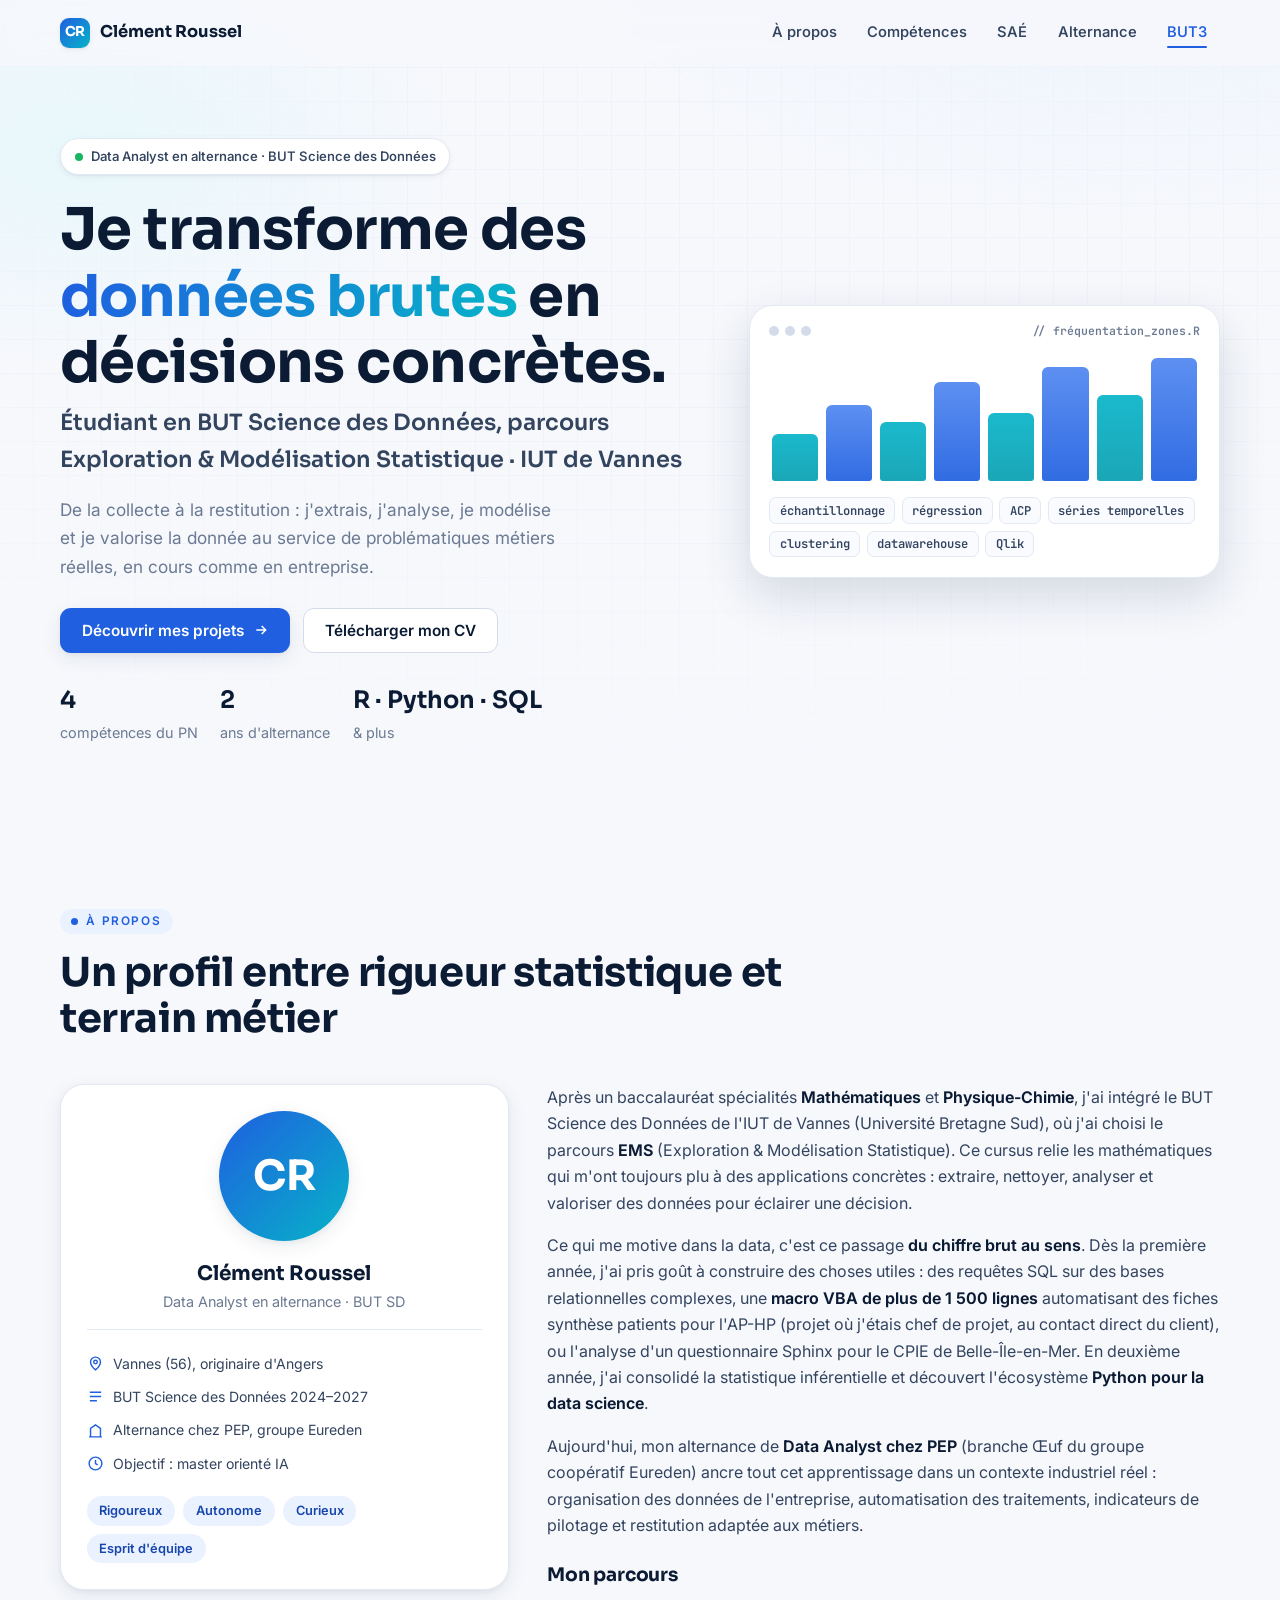
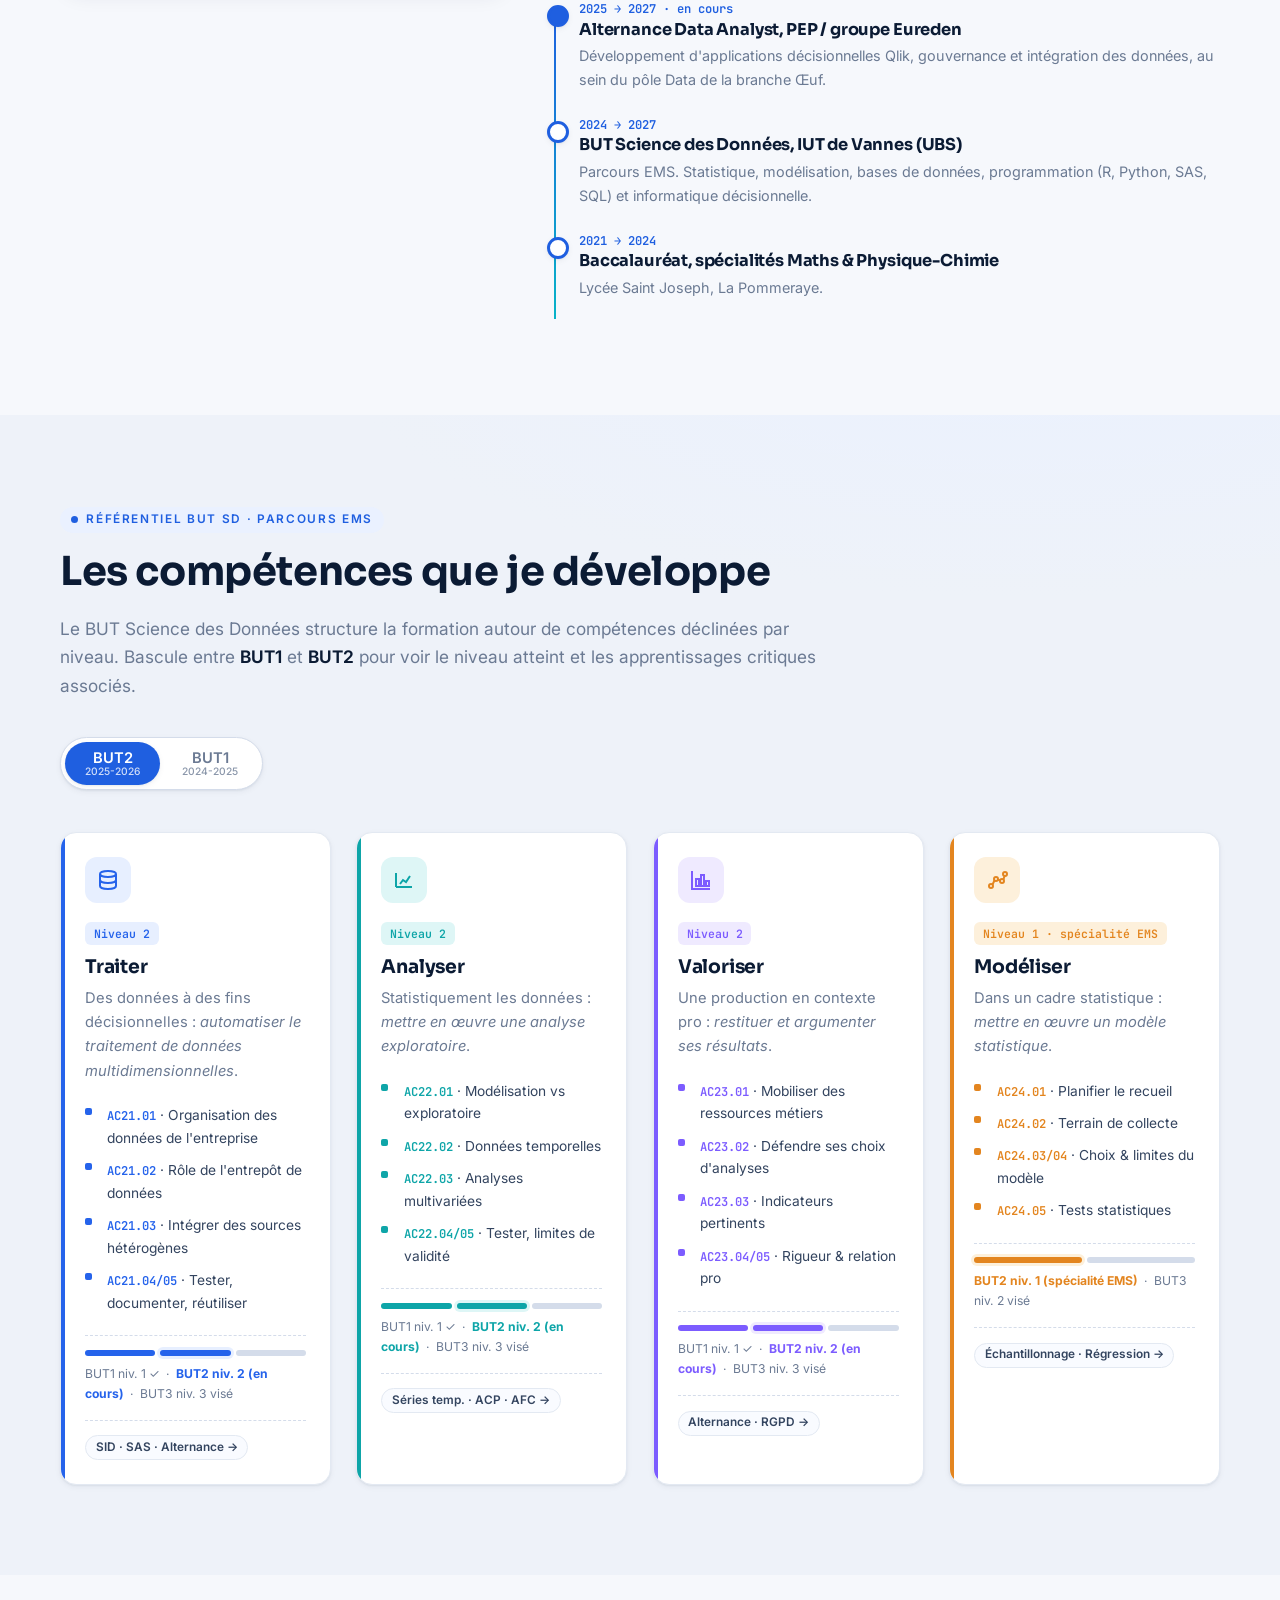
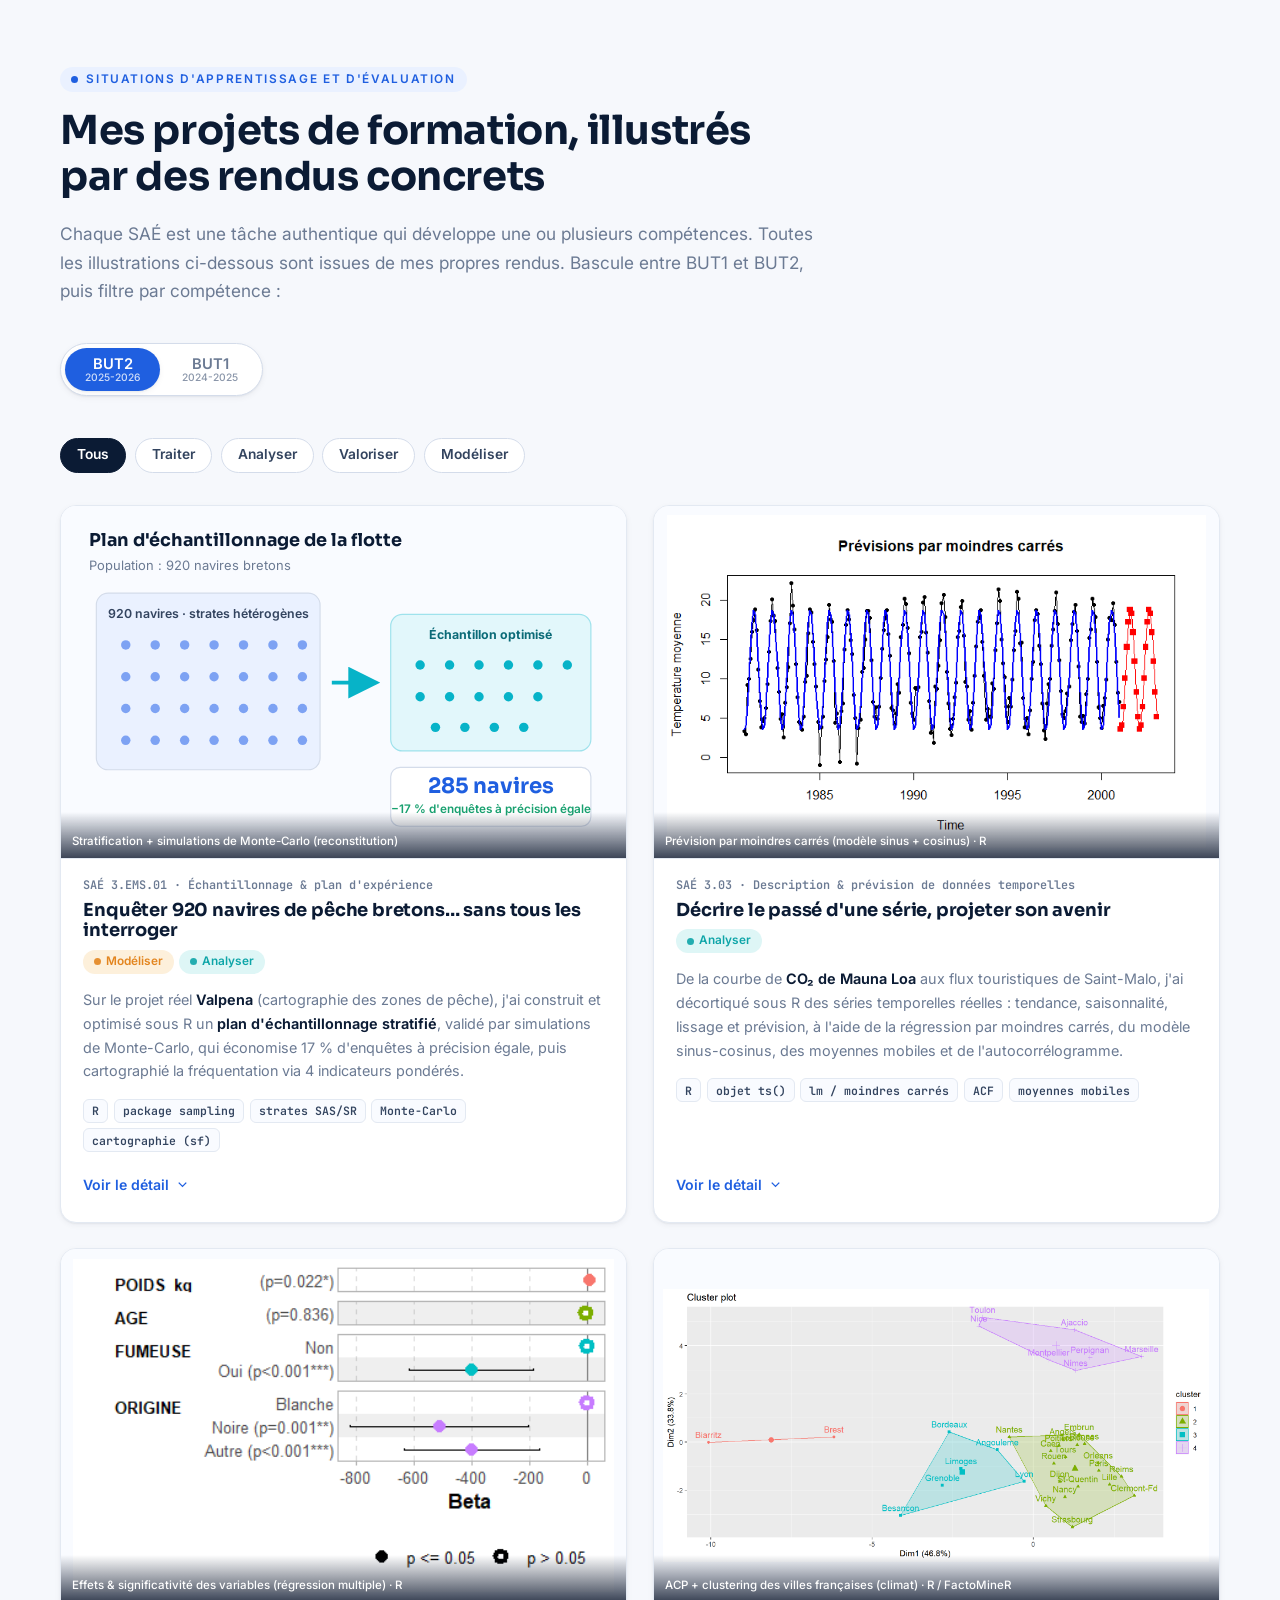
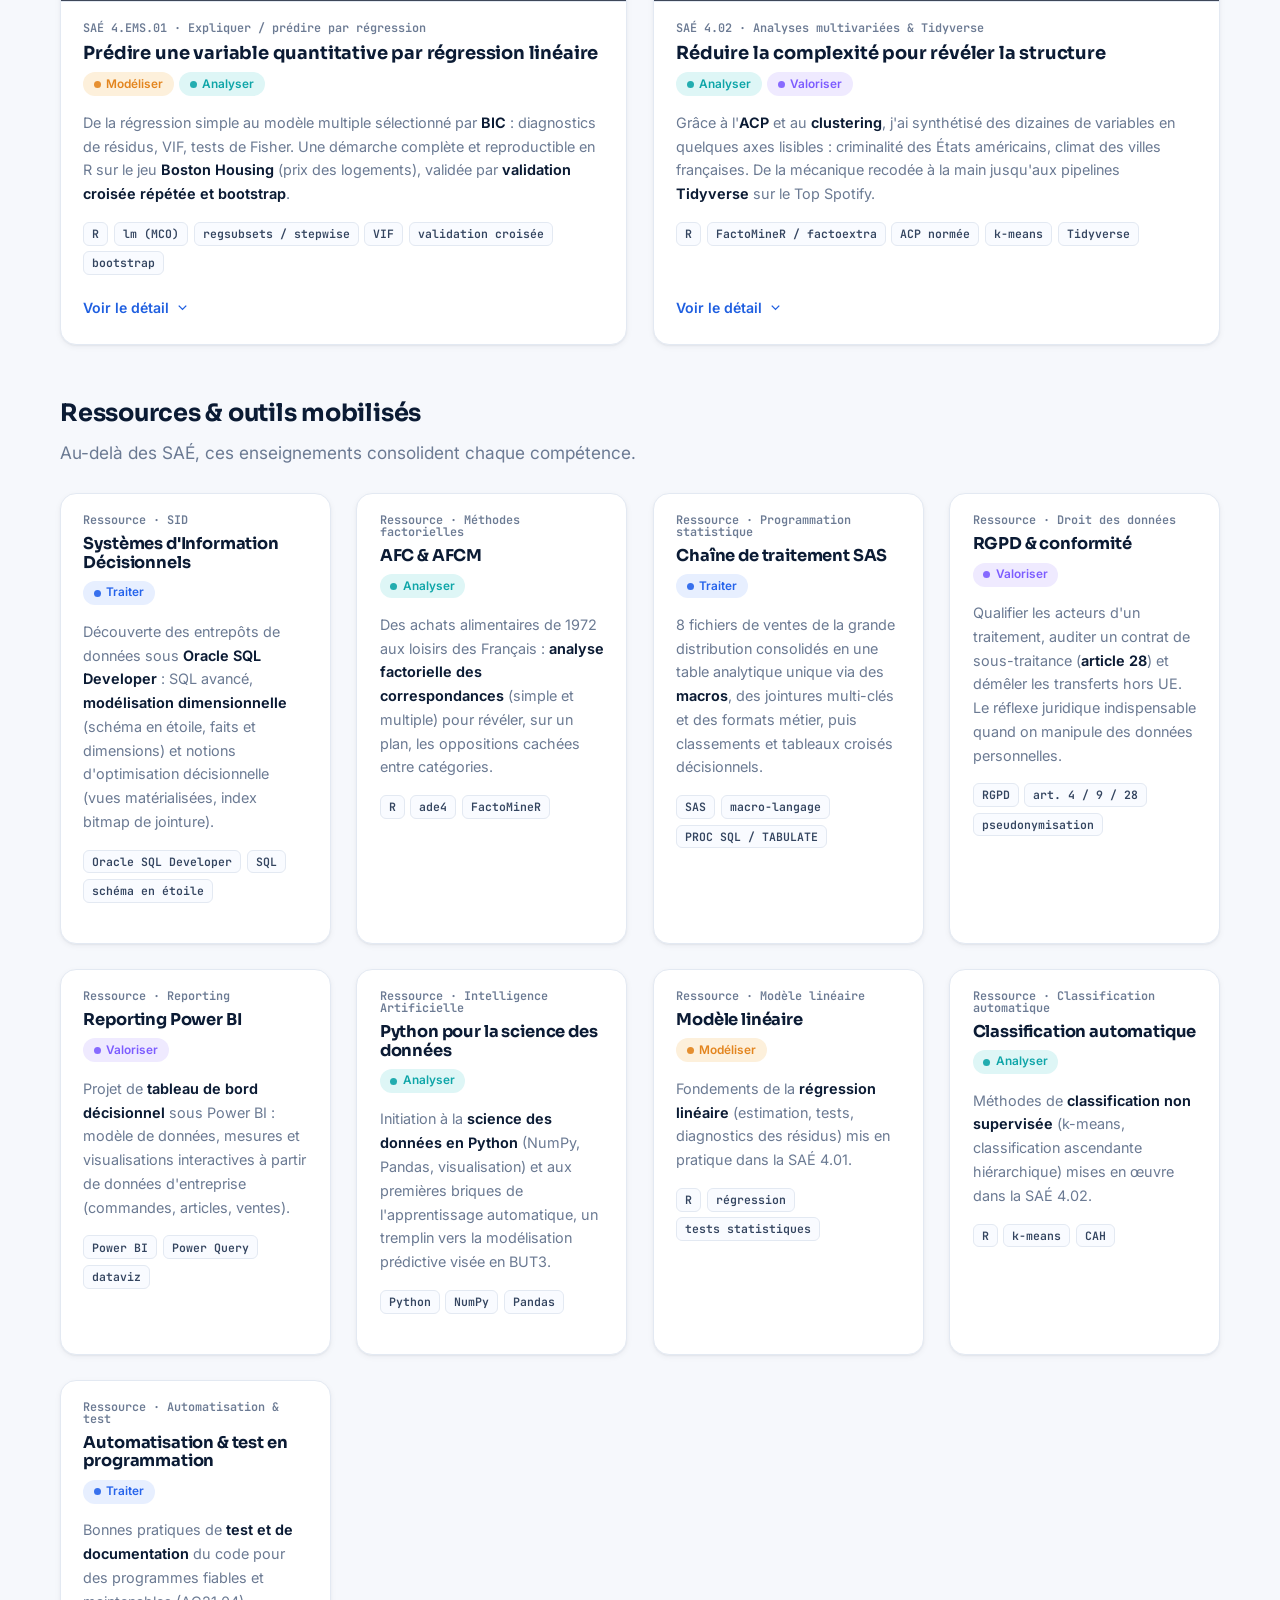
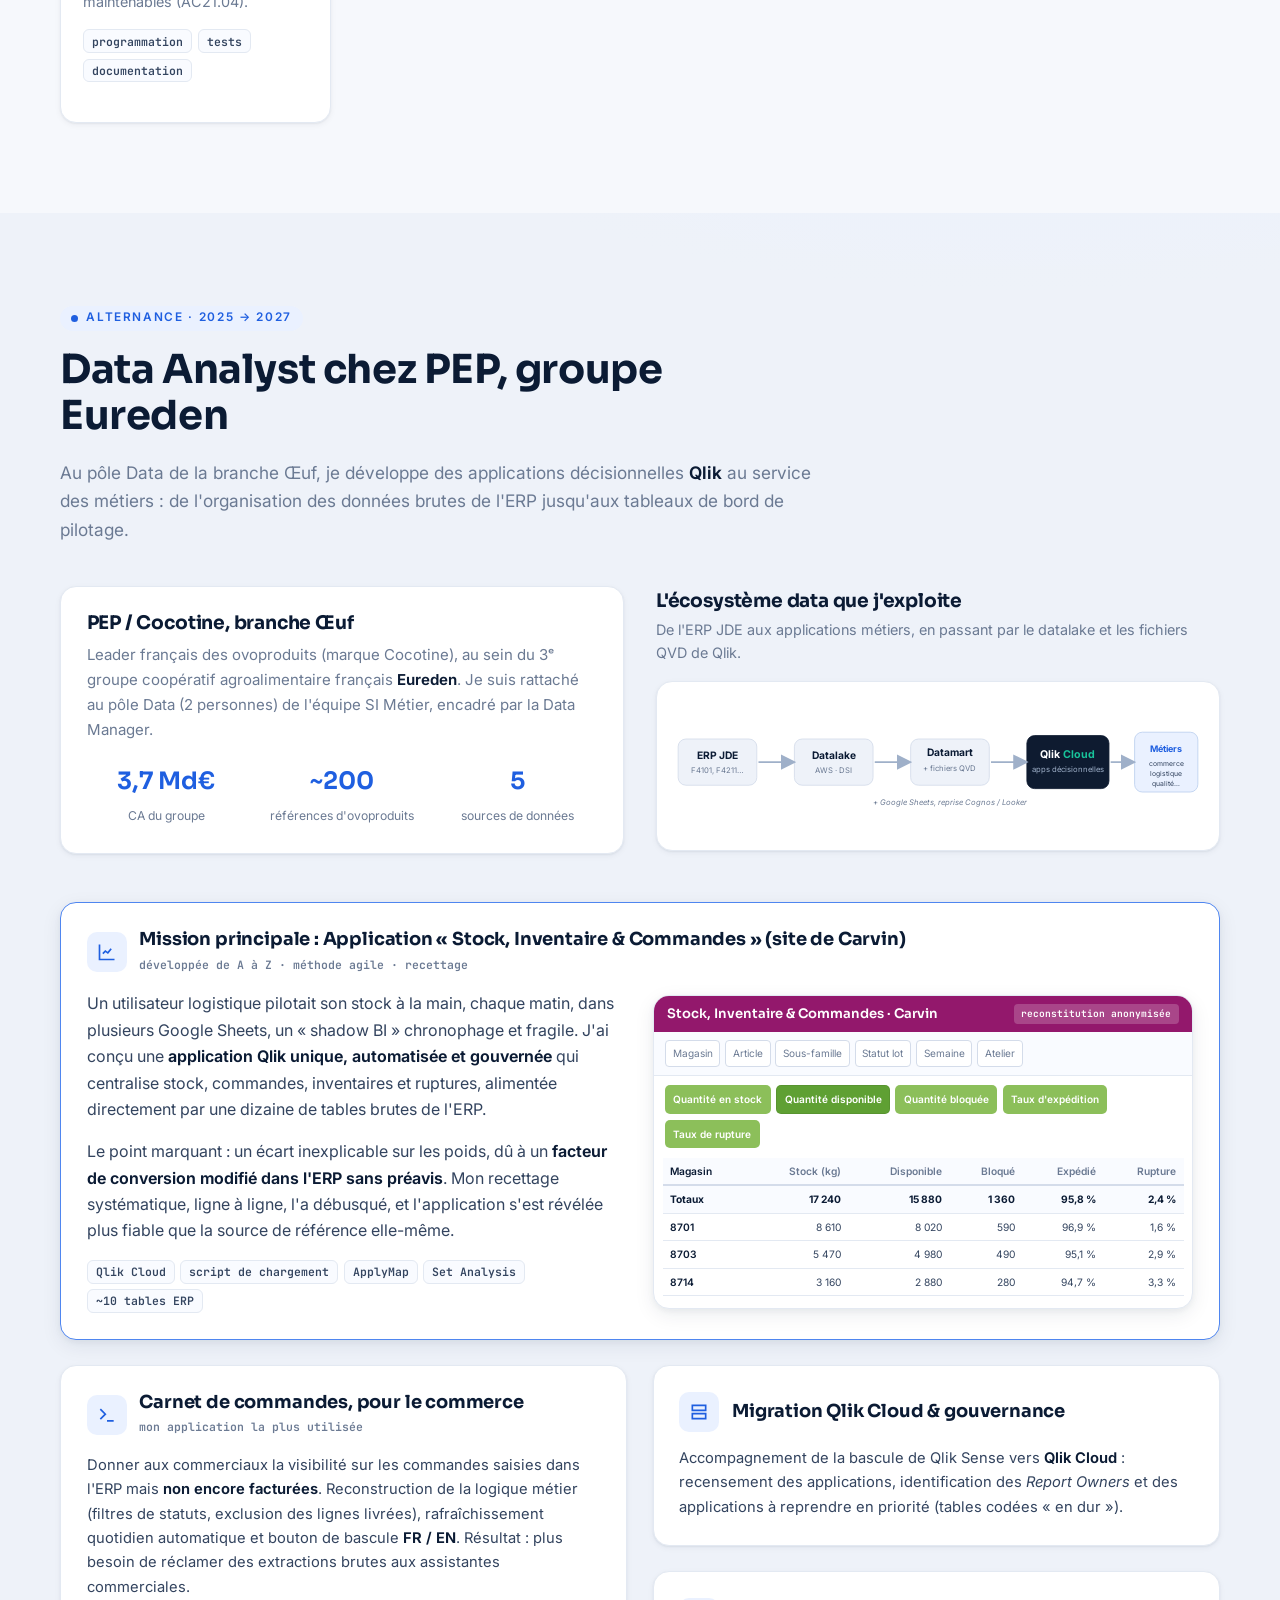
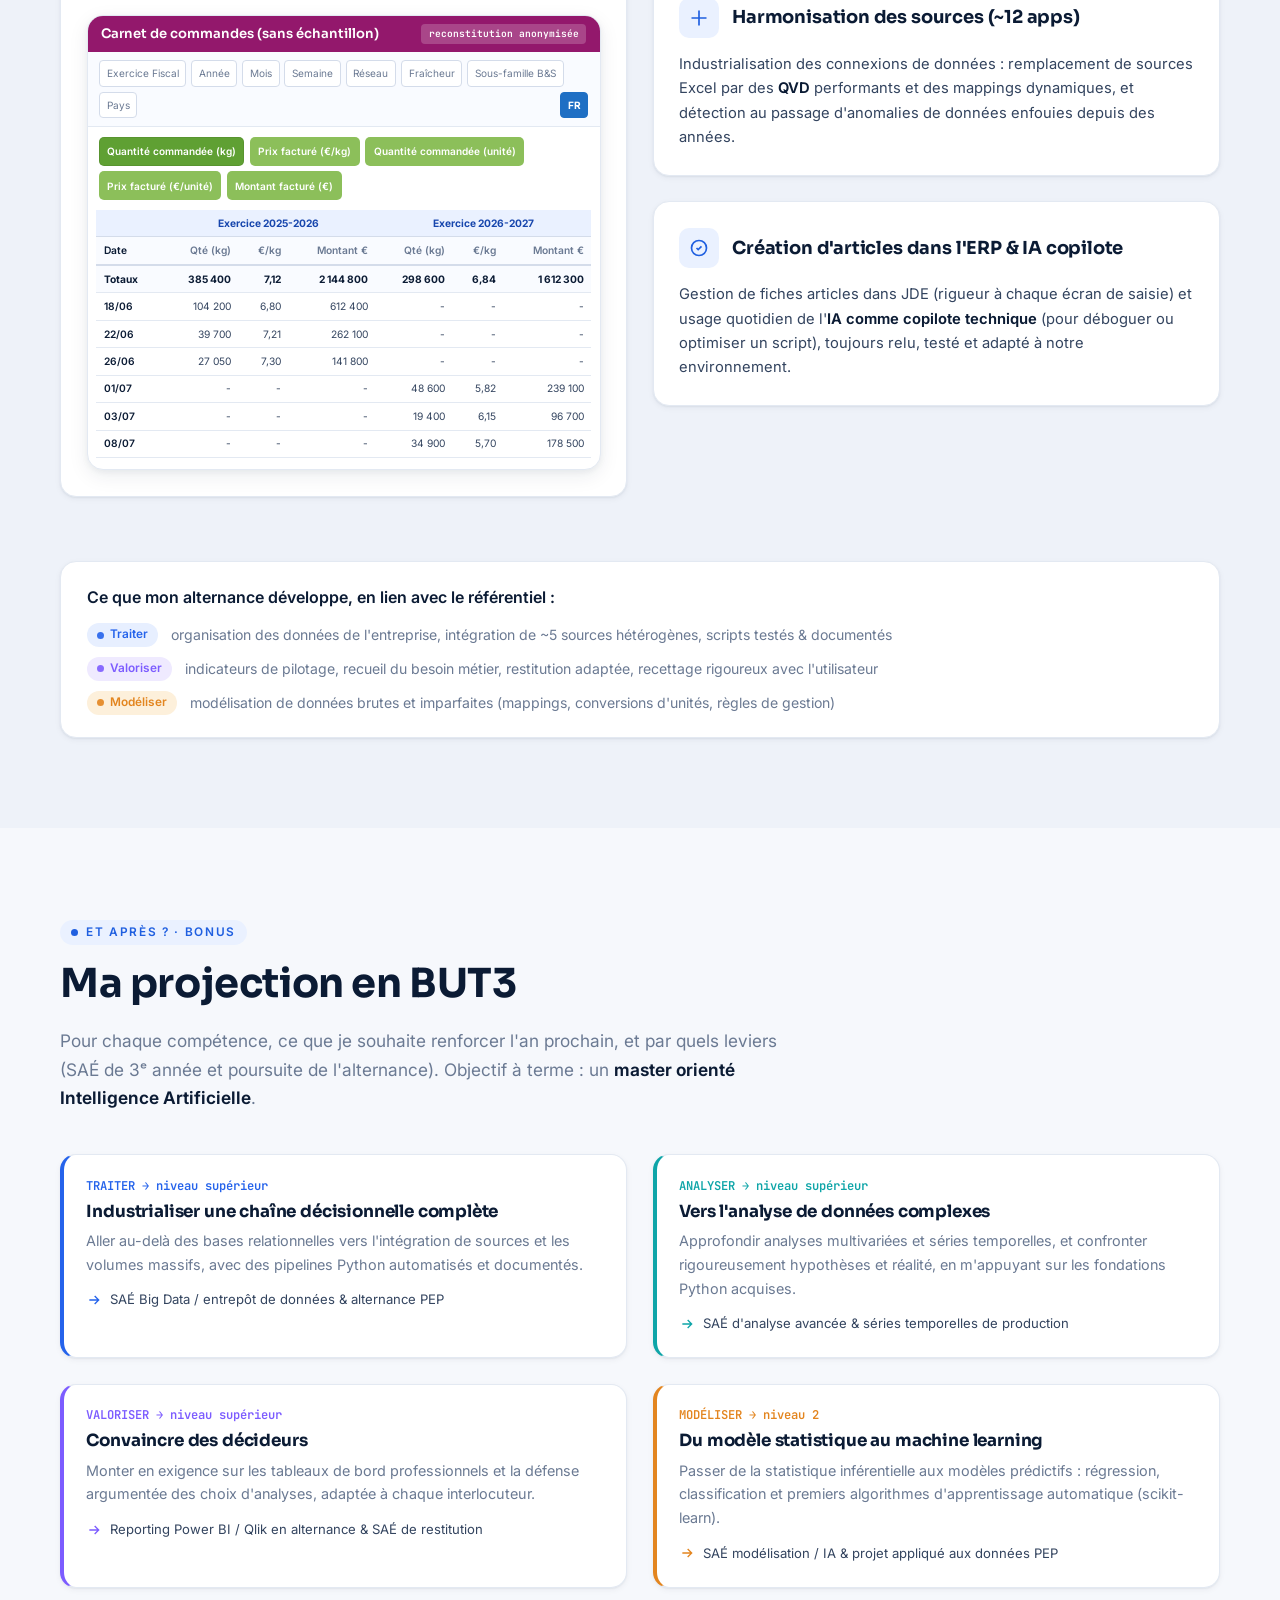
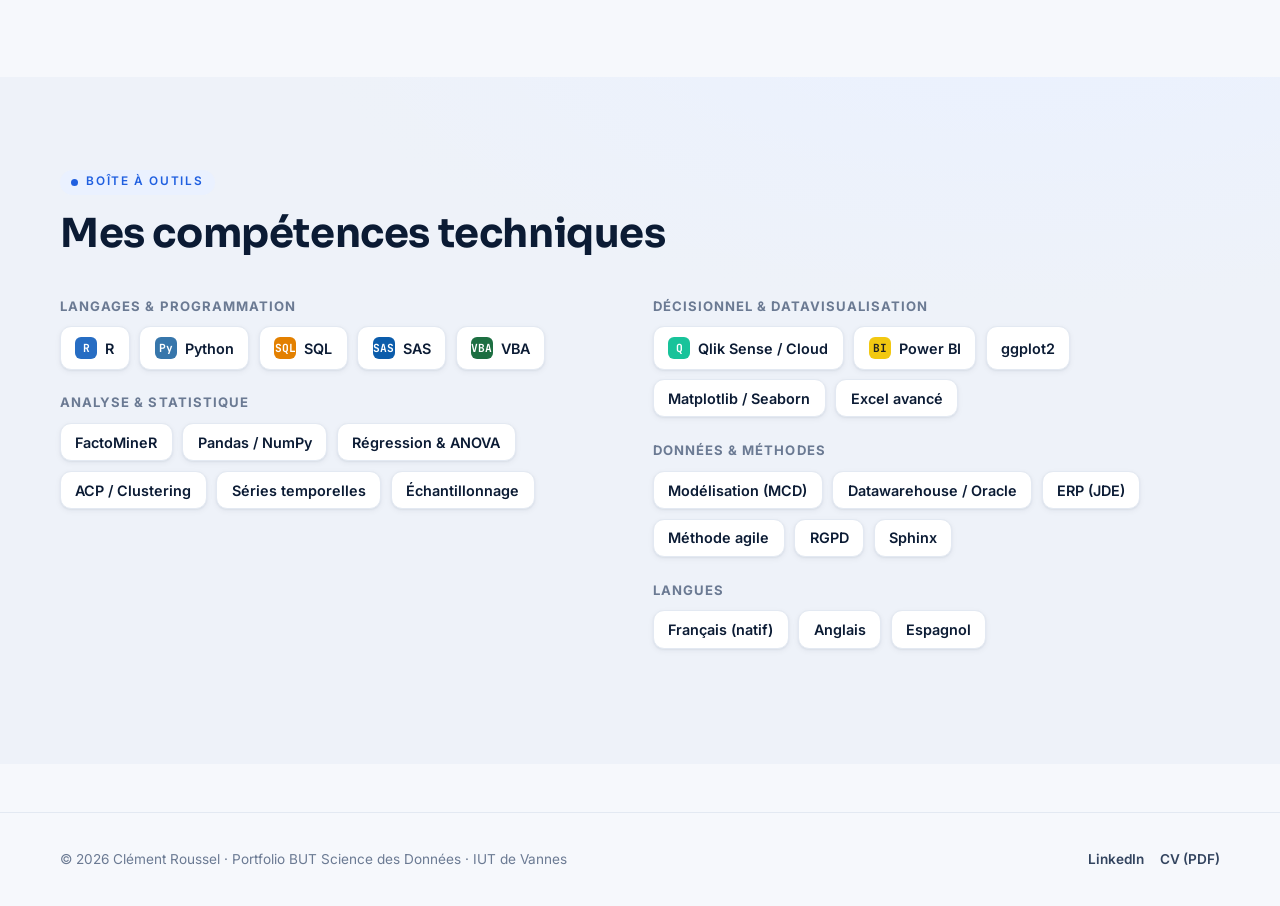
==== commit 2d7e66bd: "Sélecteur BUT1/BUT2, retrait section contact, CV sans photo, lien Shiny SAÉ 4.02" ====
--- a/index.html
+++ b/index.html
@@ -25,7 +25,6 @@
       <a href="#saes">SAÉ</a>
       <a href="#alternance">Alternance</a>
       <a href="#projection">BUT3</a>
-      <a class="nav-cta" href="#contact">Me contacter</a>
     </nav>
     <button class="nav-toggle" aria-label="Menu"><span></span><span></span><span></span></button>
   </div>
@@ -131,11 +130,15 @@
   <div class="wrap">
     <div class="section-head reveal">
       <span class="eyebrow">Référentiel BUT SD · Parcours EMS</span>
-      <h2>Les 4 compétences que je développe</h2>
-      <p class="lead">Le BUT Science des Données structure la formation autour de compétences déclinées par niveau. Voici celles de mon parcours EMS, avec le niveau visé en 2ᵉ année et leurs apprentissages critiques. Cliquez une compétence pour voir les SAÉ qui l'illustrent.</p>
-    </div>
-
-    <div class="grid grid-4">
+      <h2>Les compétences que je développe</h2>
+      <p class="lead">Le BUT Science des Données structure la formation autour de compétences déclinées par niveau. Bascule entre <strong>BUT1</strong> et <strong>BUT2</strong> pour voir le niveau atteint et les apprentissages critiques associés.</p>
+      <div class="level-toggle" role="tablist" aria-label="Choisir l'année">
+        <button class="level-btn active" data-level="but2">BUT2 <small>2025-2026</small></button>
+        <button class="level-btn" data-level="but1">BUT1 <small>2024-2025</small></button>
+      </div>
+    </div>
+
+    <div class="grid grid-4 lvl-but2">
       <!-- Traiter -->
       <article class="comp-card reveal" style="--cc:var(--c-traiter);--ccw:var(--c-traiter-w)">
         <div class="ico"><svg viewBox="0 0 24 24" fill="none" stroke="currentColor" stroke-width="2"><ellipse cx="12" cy="6" rx="8" ry="3"/><path d="M4 6v6c0 1.7 3.6 3 8 3s8-1.3 8-3V6M4 12v6c0 1.7 3.6 3 8 3s8-1.3 8-3v-6"/></svg></div>
@@ -220,6 +223,63 @@
         </div>
       </article>
     </div>
+
+    <!-- Compétences BUT1 (niveau 1) -->
+    <div class="grid grid-3 lvl-but1">
+      <article class="comp-card" style="--cc:var(--c-traiter);--ccw:var(--c-traiter-w)">
+        <div class="ico"><svg viewBox="0 0 24 24" fill="none" stroke="currentColor" stroke-width="2"><ellipse cx="12" cy="6" rx="8" ry="3"/><path d="M4 6v6c0 1.7 3.6 3 8 3s8-1.3 8-3V6M4 12v6c0 1.7 3.6 3 8 3s8-1.3 8-3v-6"/></svg></div>
+        <span class="lvl">Niveau 1</span>
+        <h3>Traiter</h3>
+        <p class="sub">Des données à des fins décisionnelles : <em>traiter des données structurées</em>.</p>
+        <ul class="ac-list">
+          <li><span class="ac-code">AC11.01</span> · Comprendre le besoin du client</li>
+          <li><span class="ac-code">AC11.03</span> · Connaître la syntaxe des langages</li>
+          <li><span class="ac-code">AC11.04</span> · Maîtriser la structure des données</li>
+          <li><span class="ac-code">AC11.05/06</span> · Structures algorithmiques &amp; programmation</li>
+        </ul>
+        <div class="comp-prog">
+          <div class="pbar"><i class="now"></i><i></i><i></i></div>
+          <p class="ptxt"><b>BUT1 niv. 1 (acquis)</b> &nbsp;·&nbsp; BUT2 niv. 2 &nbsp;·&nbsp; BUT3 niv. 3</p>
+        </div>
+        <div class="links"><span class="chip-mini" data-jump="traiter">SAÉ 1-01 · 2-01 →</span></div>
+      </article>
+
+      <article class="comp-card" style="--cc:var(--c-analyser);--ccw:var(--c-analyser-w)">
+        <div class="ico"><svg viewBox="0 0 24 24" fill="none" stroke="currentColor" stroke-width="2"><path d="M4 19V5M4 19h16M8 16l3-4 3 2 4-6"/></svg></div>
+        <span class="lvl">Niveau 1</span>
+        <h3>Analyser</h3>
+        <p class="sub">Statistiquement les données : <em>mettre en œuvre une analyse descriptive</em>.</p>
+        <ul class="ac-list">
+          <li><span class="ac-code">AC12.01</span> · Caractéristiques des sources de données</li>
+          <li><span class="ac-code">AC12.02</span> · Données propres et préparées</li>
+          <li><span class="ac-code">AC12.03/04</span> · Synthèses numériques &amp; graphiques</li>
+          <li><span class="ac-code">AC12.05/06</span> · Modèle probabiliste, fluctuation d'échantillonnage</li>
+        </ul>
+        <div class="comp-prog">
+          <div class="pbar"><i class="now"></i><i></i><i></i></div>
+          <p class="ptxt"><b>BUT1 niv. 1 (acquis)</b> &nbsp;·&nbsp; BUT2 niv. 2 &nbsp;·&nbsp; BUT3 niv. 3</p>
+        </div>
+        <div class="links"><span class="chip-mini" data-jump="analyser">SAÉ 2-02 · 2-06 →</span></div>
+      </article>
+
+      <article class="comp-card" style="--cc:var(--c-valoriser);--ccw:var(--c-valoriser-w)">
+        <div class="ico"><svg viewBox="0 0 24 24" fill="none" stroke="currentColor" stroke-width="2"><path d="M3 3v18h18"/><rect x="7" y="11" width="3" height="7"/><rect x="12" y="7" width="3" height="11"/><rect x="17" y="13" width="3" height="5"/></svg></div>
+        <span class="lvl">Niveau 1</span>
+        <h3>Valoriser</h3>
+        <p class="sub">Une production en contexte pro : <em>contextualiser et présenter les données</em>.</p>
+        <ul class="ac-list">
+          <li><span class="ac-code">AC13.01</span> · Repérer les biais d'une enquête</li>
+          <li><span class="ac-code">AC13.02</span> · Contextualiser ses données</li>
+          <li><span class="ac-code">AC13.03</span> · Mettre en avant des indicateurs pertinents</li>
+          <li><span class="ac-code">AC13.05/06</span> · Datavisualisation &amp; expression précise</li>
+        </ul>
+        <div class="comp-prog">
+          <div class="pbar"><i class="now"></i><i></i><i></i></div>
+          <p class="ptxt"><b>BUT1 niv. 1 (acquis)</b> &nbsp;·&nbsp; BUT2 niv. 2 &nbsp;·&nbsp; BUT3 niv. 3</p>
+        </div>
+        <div class="links"><span class="chip-mini" data-jump="valoriser">SAÉ 2-05 · 2-06 →</span></div>
+      </article>
+    </div>
   </div>
 </section>
 
@@ -229,7 +289,11 @@
     <div class="section-head reveal">
       <span class="eyebrow">Situations d'Apprentissage et d'Évaluation</span>
       <h2>Mes projets de formation, illustrés par des rendus concrets</h2>
-      <p class="lead">Chaque SAÉ est une tâche authentique qui développe une ou plusieurs compétences. Toutes les figures ci-dessous sont issues de mes propres rendus R. Filtrez par compétence :</p>
+      <p class="lead">Chaque SAÉ est une tâche authentique qui développe une ou plusieurs compétences. Toutes les illustrations ci-dessous sont issues de mes propres rendus. Bascule entre BUT1 et BUT2, puis filtre par compétence :</p>
+      <div class="level-toggle" role="tablist" aria-label="Choisir l'année">
+        <button class="level-btn active" data-level="but2">BUT2 <small>2025-2026</small></button>
+        <button class="level-btn" data-level="but1">BUT1 <small>2024-2025</small></button>
+      </div>
     </div>
 
     <div class="filters reveal">
@@ -237,10 +301,10 @@
       <button class="filter-btn" data-filter="traiter">Traiter</button>
       <button class="filter-btn" data-filter="analyser">Analyser</button>
       <button class="filter-btn" data-filter="valoriser">Valoriser</button>
-      <button class="filter-btn" data-filter="modeliser">Modéliser</button>
-    </div>
-
-    <div class="grid grid-2">
+      <button class="filter-btn lvl-but2" data-filter="modeliser">Modéliser</button>
+    </div>
+
+    <div class="grid grid-2 lvl-but2">
 
       <!-- SAÉ 3.EMS.01 -->
       <article class="sae-card reveal" data-comp="modeliser analyser">
@@ -473,7 +537,7 @@
                 <p>La divergence entre le résultat « scolaire » attendu et la sortie de R, due à l'écart-type corrigé (n−1) : résolue par un facteur de correction <code>sqrt((n-1)/n)</code>. Gestion du signe des vecteurs propres et de la lisibilité du plan factoriel (affichage des 15 individus les plus contributifs).</p>
                 <h4>À télécharger</h4>
                 <div class="dl-row">
-                  <a class="dl-chip" href="assets/downloads/SAE4-02_Notebook_ACP_Clustering.html" target="_blank" rel="noopener"><svg viewBox="0 0 24 24" fill="none" stroke="currentColor" stroke-width="2"><path d="M12 3v12M7 11l5 5 5-5M5 21h14"/></svg>Notebook ACP / clustering <small>HTML</small></a>
+                  <a class="dl-chip" href="https://clementrousselcrimeusa2019.shinyapps.io/SAE4-02/" target="_blank" rel="noopener"><svg viewBox="0 0 24 24" fill="none" stroke="currentColor" stroke-width="2"><path d="M10 13a5 5 0 007 0l2-2a5 5 0 00-7-7l-1 1M14 11a5 5 0 00-7 0l-2 2a5 5 0 007 7l1-1"/></svg>Application Shiny <small>en ligne</small></a>
                   <a class="dl-chip" href="assets/downloads/SAE4-02_Interpretation_ACP_crimes.docx" download><svg viewBox="0 0 24 24" fill="none" stroke="currentColor" stroke-width="2"><path d="M12 3v12M7 11l5 5 5-5M5 21h14"/></svg>Interprétation ACP crimes <small>DOCX</small></a>
                 </div>
               </div>
@@ -487,12 +551,136 @@
       </article>
     </div>
 
-    <!-- Ressources mobilisées -->
-    <div class="section-head reveal" style="margin-top:3.4rem;margin-bottom:1.6rem">
+    <!-- ===== SAÉ BUT1 ===== -->
+    <div class="grid grid-2 lvl-but1">
+
+      <article class="sae-card" data-comp="traiter">
+        <div class="sae-fig" data-zoom data-caption="SAÉ 1-01 : requête SQL et visualisation sur une base Netflix (BUT1)">
+          <img src="assets/img/figures/but1_1-01_sql.png" alt="Requête SQL et visualisation Netflix">
+          <div class="fig-cap">Requête SQL &amp; visualisation · base Netflix</div>
+        </div>
+        <div class="sae-body">
+          <div class="sae-id">SAÉ 1-01 · Reporting &amp; bases de données</div>
+          <h3>Du reporting sur une base de 9 tables</h3>
+          <div class="sae-tags"><span class="tag t-traiter">Traiter</span></div>
+          <p class="sae-desc">Analyse d'une base Netflix de 9 tables interconnectées : requêtes SQL et tableaux de bord Excel à connexions dynamiques (top films, séries, acteurs, statistiques par année…).</p>
+          <div class="sae-tools"><span>SQL</span><span>Excel</span><span>reporting</span></div>
+          <div class="sae-more">
+            <div class="sae-detail"><div>
+              <h4>Ma contribution</h4>
+              <p>7 des 9 requêtes SQL et leurs graphiques associés, ainsi qu'un compte rendu personnel détaillant la démarche d'une requête attribuée.</p>
+              <h4>Apprentissages critiques</h4>
+              <div class="ac-row"><b>AC11.01</b> : Interpréter et prendre en compte le besoin du commanditaire.</div>
+              <div class="ac-row"><b>AC11.03/04</b> : Maîtriser la syntaxe SQL et la structure des données à exploiter.</div>
+            </div></div>
+            <button class="sae-toggle" aria-expanded="false"><span>Voir le détail</span><svg viewBox="0 0 24 24" fill="none" stroke="currentColor" stroke-width="2.2"><path d="M6 9l6 6 6-6"/></svg></button>
+          </div>
+        </div>
+      </article>
+
+      <article class="sae-card" data-comp="traiter">
+        <div class="sae-fig" data-zoom data-caption="SAÉ 2-01 : relations Access issues du MCD (projet CompuDistri, BUT1)">
+          <img src="assets/img/figures/but1_2-01_access.png" alt="Modèle relationnel Access CompuDistri">
+          <div class="fig-cap">Modèle relationnel sous Access · CompuDistri</div>
+        </div>
+        <div class="sae-body">
+          <div class="sae-id">SAÉ 2-01 · Conception de base de données</div>
+          <h3>Modéliser une base de données de A à Z</h3>
+          <div class="sae-tags"><span class="tag t-traiter">Traiter</span></div>
+          <p class="sae-desc">Conception et modélisation d'une base de données relationnelle pour informatiser la gestion de l'entreprise CompuDistri (modèle conceptuel, dictionnaire des données, rapports).</p>
+          <div class="sae-tools"><span>Access</span><span>Looping</span><span>SQL</span><span>MCD</span></div>
+          <div class="sae-more">
+            <div class="sae-detail"><div>
+              <h4>Ma contribution</h4>
+              <p>Dictionnaire des données, modèle conceptuel sous Looping, tous les rapports, génération du fichier HTML5, requêtes SQL de création des tables et graphe de couverture minimale.</p>
+              <h4>Apprentissages critiques</h4>
+              <div class="ac-row"><b>AC11.05</b> : Comprendre les structures algorithmiques de base et leur usage.</div>
+              <div class="ac-row"><b>AC11.06</b> : Prendre conscience de l'intérêt de la programmation.</div>
+            </div></div>
+            <button class="sae-toggle" aria-expanded="false"><span>Voir le détail</span><svg viewBox="0 0 24 24" fill="none" stroke="currentColor" stroke-width="2.2"><path d="M6 9l6 6 6-6"/></svg></button>
+          </div>
+        </div>
+      </article>
+
+      <article class="sae-card" data-comp="analyser">
+        <div class="sae-fig" data-zoom data-caption="SAÉ 2-02 : notebook de statistique inférentielle (BUT1)">
+          <img src="assets/img/figures/but1_2-02_notebook.png" alt="Notebook statistique inférentielle">
+          <div class="fig-cap">Estimation &amp; intervalles de confiance · notebook</div>
+        </div>
+        <div class="sae-body">
+          <div class="sae-id">SAÉ 2-02 · Statistique inférentielle</div>
+          <h3>Estimer, tester, quantifier l'incertitude</h3>
+          <div class="sae-tags"><span class="tag t-analyser">Analyser</span></div>
+          <p class="sae-desc">Tests de normalité, estimation de paramètres, intervalles de fluctuation et de confiance, et étude de l'impact de la stratification des populations sur données réelles.</p>
+          <div class="sae-tools"><span>notebooks</span><span>statistique inférentielle</span><span>probabilités</span></div>
+          <div class="sae-more">
+            <div class="sae-detail"><div>
+              <h4>Ma contribution</h4>
+              <p>Réalisation de l'ensemble des séances de travaux pratiques (tests, estimation, intervalles de confiance, stratification).</p>
+              <h4>Apprentissages critiques</h4>
+              <div class="ac-row"><b>AC12.05</b> : Comprendre l'intérêt de l'utilisation d'un modèle probabiliste.</div>
+              <div class="ac-row"><b>AC12.06</b> : Appréhender la fluctuation d'échantillonnage à l'aide de simulations.</div>
+            </div></div>
+            <button class="sae-toggle" aria-expanded="false"><span>Voir le détail</span><svg viewBox="0 0 24 24" fill="none" stroke="currentColor" stroke-width="2.2"><path d="M6 9l6 6 6-6"/></svg></button>
+          </div>
+        </div>
+      </article>
+
+      <article class="sae-card" data-comp="valoriser">
+        <div class="sae-fig" data-zoom data-caption="SAÉ 2-05 : flyer d'entreprise (jeu de simulation de gestion, BUT1)">
+          <img src="assets/img/figures/but1_2-05_flyer.png" alt="Flyer d'entreprise jeu de simulation">
+          <div class="fig-cap">Flyer d'entreprise · jeu de simulation</div>
+        </div>
+        <div class="sae-body">
+          <div class="sae-id">SAÉ 2-05 · Simulation de gestion d'entreprise</div>
+          <h3>Piloter une entreprise fictive et restituer</h3>
+          <div class="sae-tags"><span class="tag t-valoriser">Valoriser</span></div>
+          <p class="sae-desc">À la tête d'une entreprise fictive sur un jeu de simulation : adapter la stratégie face aux événements annuels, puis restituer les résultats via un flyer et une présentation.</p>
+          <div class="sae-tools"><span>Excel</span><span>dataviz</span><span>communication</span></div>
+          <div class="sae-more">
+            <div class="sae-detail"><div>
+              <h4>Ma contribution</h4>
+              <p>Remplissage du tableau de suivi Excel chaque année (évolution de l'entreprise) et réalisation du flyer d'entreprise.</p>
+              <h4>Apprentissages critiques</h4>
+              <div class="ac-row"><b>AC13.03</b> : Mettre en évidence des résultats clés via des indicateurs pertinents.</div>
+              <div class="ac-row"><b>AC13.05</b> : Comprendre l'intérêt de la datavisualisation et de l'infographie.</div>
+            </div></div>
+            <button class="sae-toggle" aria-expanded="false"><span>Voir le détail</span><svg viewBox="0 0 24 24" fill="none" stroke="currentColor" stroke-width="2.2"><path d="M6 9l6 6 6-6"/></svg></button>
+          </div>
+        </div>
+      </article>
+
+      <article class="sae-card" data-comp="analyser valoriser">
+        <div class="sae-fig" data-zoom data-caption="SAÉ 2-06 : fiche synthèse patient générée par macro VBA (projet ComPare, AP-HP, BUT1)">
+          <img src="assets/img/figures/but1_2-06_fiche.png" alt="Fiche synthèse patient VBA">
+          <div class="fig-cap">Fiche synthèse patient · macro VBA</div>
+        </div>
+        <div class="sae-body">
+          <div class="sae-id">SAÉ 2-06 · Automatisation VBA (AP-HP)</div>
+          <h3>Automatiser 1 500 lignes de VBA pour l'AP-HP</h3>
+          <div class="sae-tags"><span class="tag t-analyser">Analyser</span><span class="tag t-valoriser">Valoriser</span></div>
+          <p class="sae-desc">Automatisation de fiches synthèse PDF pour comparer les patients (projet ComPare de l'AP-HP), via une macro VBA de plus de 1 500 lignes. J'étais chef de projet, au contact direct du client.</p>
+          <div class="sae-tools"><span>VBA</span><span>Excel</span><span>automatisation</span></div>
+          <div class="sae-more">
+            <div class="sae-detail"><div>
+              <h4>Ma contribution</h4>
+              <p>Dictionnaire des données, macro VBA (1 500+ lignes) générant la fiche synthèse, manuel d'utilisation, puis assemblage de toutes les macros et vérification du bon fonctionnement.</p>
+              <h4>Apprentissages critiques</h4>
+              <div class="ac-row"><b>AC12.03/04</b> : Synthèses numériques et graphiques pour décrire variables et liaisons.</div>
+              <div class="ac-row"><b>AC13.06</b> : Expression précise et nuancée dans la communication des résultats.</div>
+            </div></div>
+            <button class="sae-toggle" aria-expanded="false"><span>Voir le détail</span><svg viewBox="0 0 24 24" fill="none" stroke="currentColor" stroke-width="2.2"><path d="M6 9l6 6 6-6"/></svg></button>
+          </div>
+        </div>
+      </article>
+    </div>
+
+    <!-- Ressources mobilisées (BUT2) -->
+    <div class="section-head reveal lvl-but2" style="margin-top:3.4rem;margin-bottom:1.6rem">
       <h2 style="font-size:1.5rem">Ressources &amp; outils mobilisés</h2>
       <p class="lead">Au-delà des SAÉ, ces enseignements consolident chaque compétence.</p>
     </div>
-    <div class="grid grid-4">
+    <div class="grid grid-4 lvl-but2">
       <article class="sae-card reveal" data-comp="traiter" style="">
         <div class="sae-body">
           <div class="sae-id">Ressource · SID</div>
@@ -862,32 +1050,14 @@
   </div>
 </section>
 
-<!-- ===================== CONTACT ===================== -->
-<section class="section" id="contact">
-  <div class="wrap">
-    <div class="contact reveal">
-      <h2>Me contacter</h2>
-      <p>Une question sur mon parcours, mes projets ou mes compétences ? N'hésitez pas à m'écrire.</p>
-      <div class="contact-actions">
-        <a class="btn btn-primary" href="mailto:clementroussel49@gmail.com">
-          <svg width="17" height="17" viewBox="0 0 24 24" fill="none" stroke="currentColor" stroke-width="2"><rect x="3" y="5" width="18" height="14" rx="2"/><path d="M3 7l9 6 9-6"/></svg>
-          clementroussel49@gmail.com
-        </a>
-        <a class="btn btn-ghost" href="https://www.linkedin.com/in/cl%C3%A9ment-roussel-3783a6331/" target="_blank" rel="noopener">
-          <svg width="17" height="17" viewBox="0 0 24 24" fill="currentColor"><path d="M4.98 3.5C4.98 4.88 3.87 6 2.5 6S0 4.88 0 3.5 1.12 1 2.5 1s2.48 1.12 2.48 2.5zM.25 8h4.5V23H.25V8zM8 8h4.3v2.05h.06c.6-1.14 2.07-2.34 4.26-2.34 4.56 0 5.4 3 5.4 6.9V23h-4.5v-6.5c0-1.55-.03-3.55-2.16-3.55-2.16 0-2.5 1.69-2.5 3.43V23H8V8z"/></svg>
-          LinkedIn
-        </a>
-        <a class="btn btn-ghost" href="assets/docs/CV_Clement_Roussel.pdf" target="_blank" rel="noopener">Mon CV (PDF)</a>
-      </div>
-    </div>
-  </div>
-</section>
-
 <!-- ===================== FOOTER ===================== -->
 <footer class="footer">
   <div class="wrap">
     <p>© <span id="year">2026</span> Clément Roussel · Portfolio BUT Science des Données · IUT de Vannes</p>
-    <p>Conçu comme un site statique · données d'alternance anonymisées</p>
+    <p class="foot-links">
+      <a href="https://www.linkedin.com/in/cl%C3%A9ment-roussel-3783a6331/" target="_blank" rel="noopener">LinkedIn</a>
+      <a href="assets/docs/CV_Clement_Roussel.pdf" target="_blank" rel="noopener">CV (PDF)</a>
+    </p>
   </div>
 </footer>
 
--- a/assets/css/style.css
+++ b/assets/css/style.css
@@ -364,6 +364,25 @@
 .reveal.in { opacity: 1; transform: none; }
 .reveal.d1 { transition-delay: .07s; } .reveal.d2 { transition-delay: .14s; } .reveal.d3 { transition-delay: .21s; } .reveal.d4 { transition-delay: .28s; }
 
+/* ---------- footer links ---------- */
+.foot-links { display: flex; gap: 1rem; }
+.foot-links a { color: var(--ink-2); font-weight: 600; font-size: .85rem; }
+.foot-links a:hover { color: var(--primary); }
+
+/* ---------- BUT1 / BUT2 toggle ---------- */
+.level-toggle { display: inline-flex; background: var(--surface); border: 1px solid var(--line-2); border-radius: 100px;
+  padding: 4px; gap: 2px; box-shadow: var(--shadow-s); margin-top: 1.3rem; }
+.level-btn { border: 0; background: none; cursor: pointer; font: 600 .92rem var(--font-body); color: var(--ink-3);
+  padding: .5rem 1.25rem; border-radius: 100px; transition: background .2s, color .2s; line-height: 1.1; }
+.level-btn:hover { color: var(--ink); }
+.level-btn.active { background: var(--primary); color: #fff; box-shadow: var(--shadow-s); }
+.level-btn small { display: block; font-weight: 500; font-size: .64rem; opacity: .8; }
+
+/* niveaux : bascule de visibilité */
+.lvl-but1 { display: none; }
+body.view-but1 .lvl-but1 { display: grid; }
+body.view-but1 .lvl-but2 { display: none; }
+
 /* ---------- inline code ---------- */
 code { font: 600 .85em var(--font-mono); background: var(--bg-soft); color: var(--primary-d); padding: .06em .36em; border-radius: 5px; }
 
